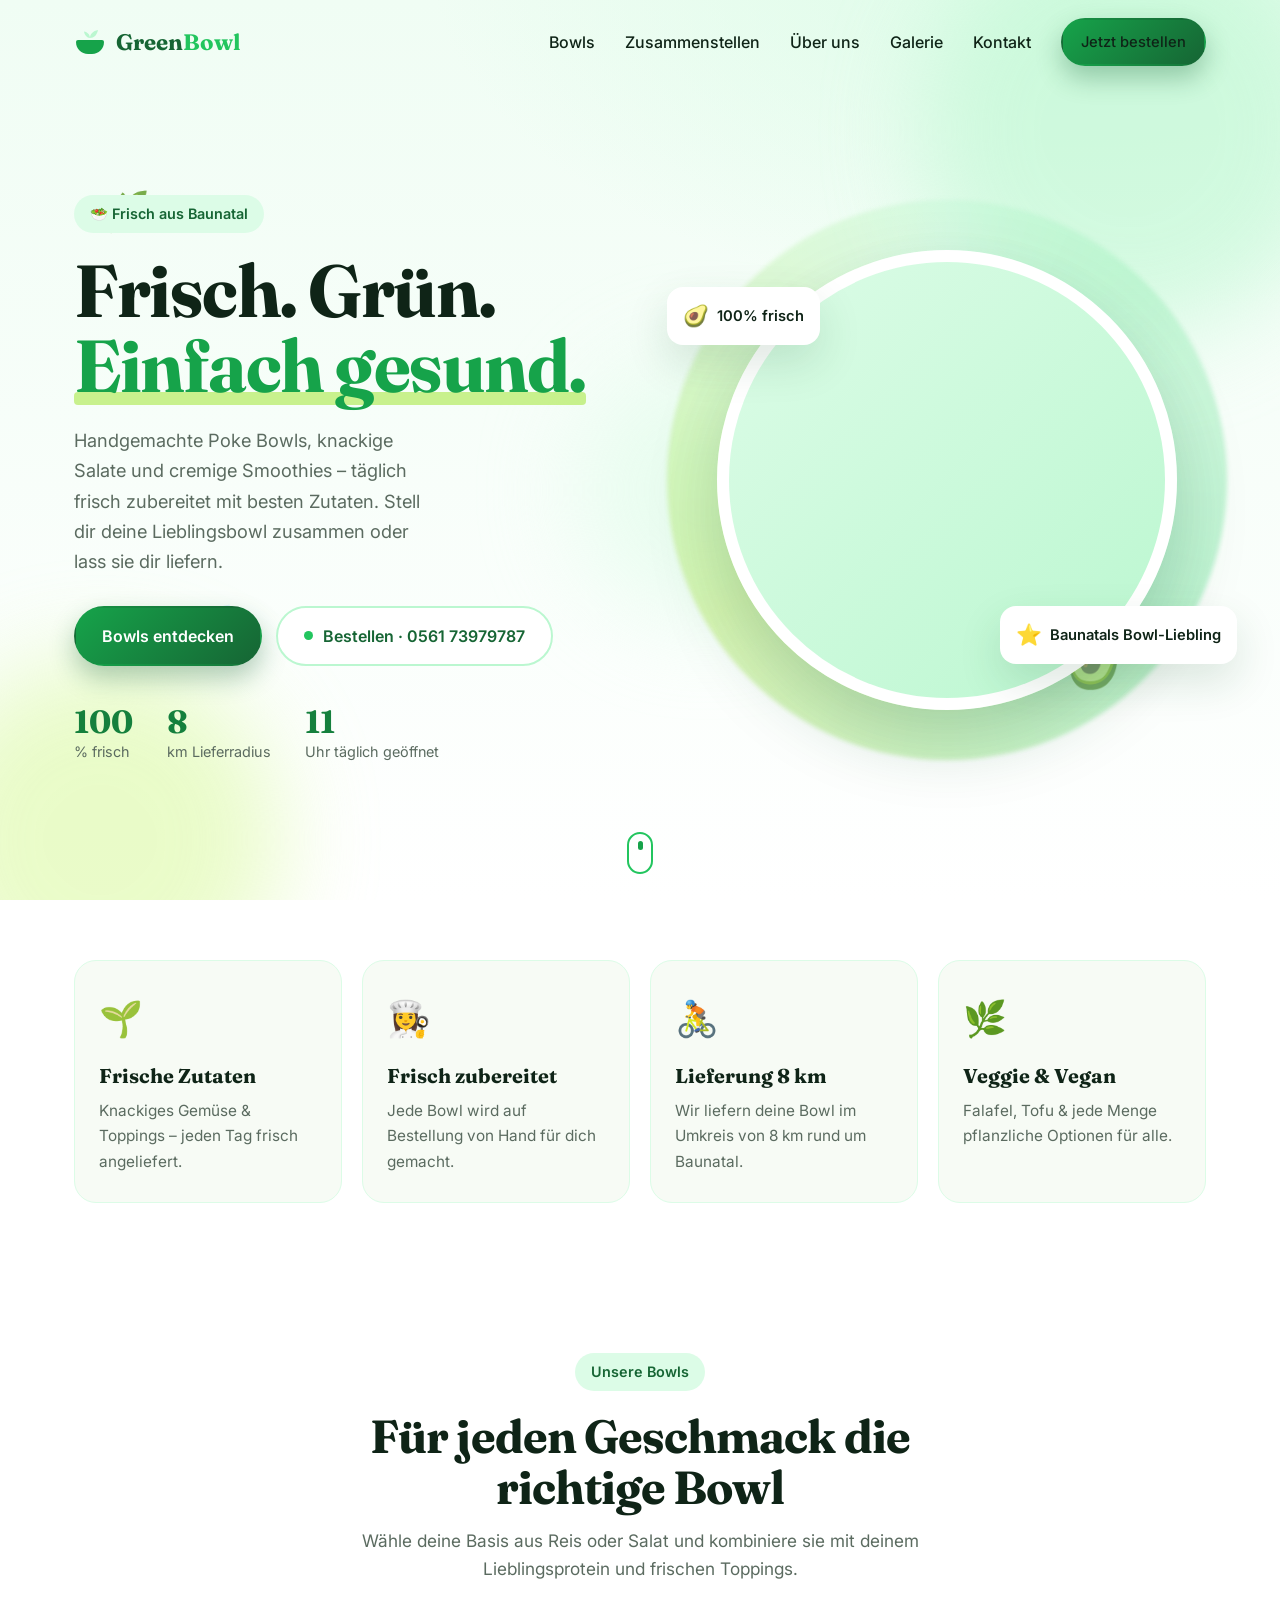
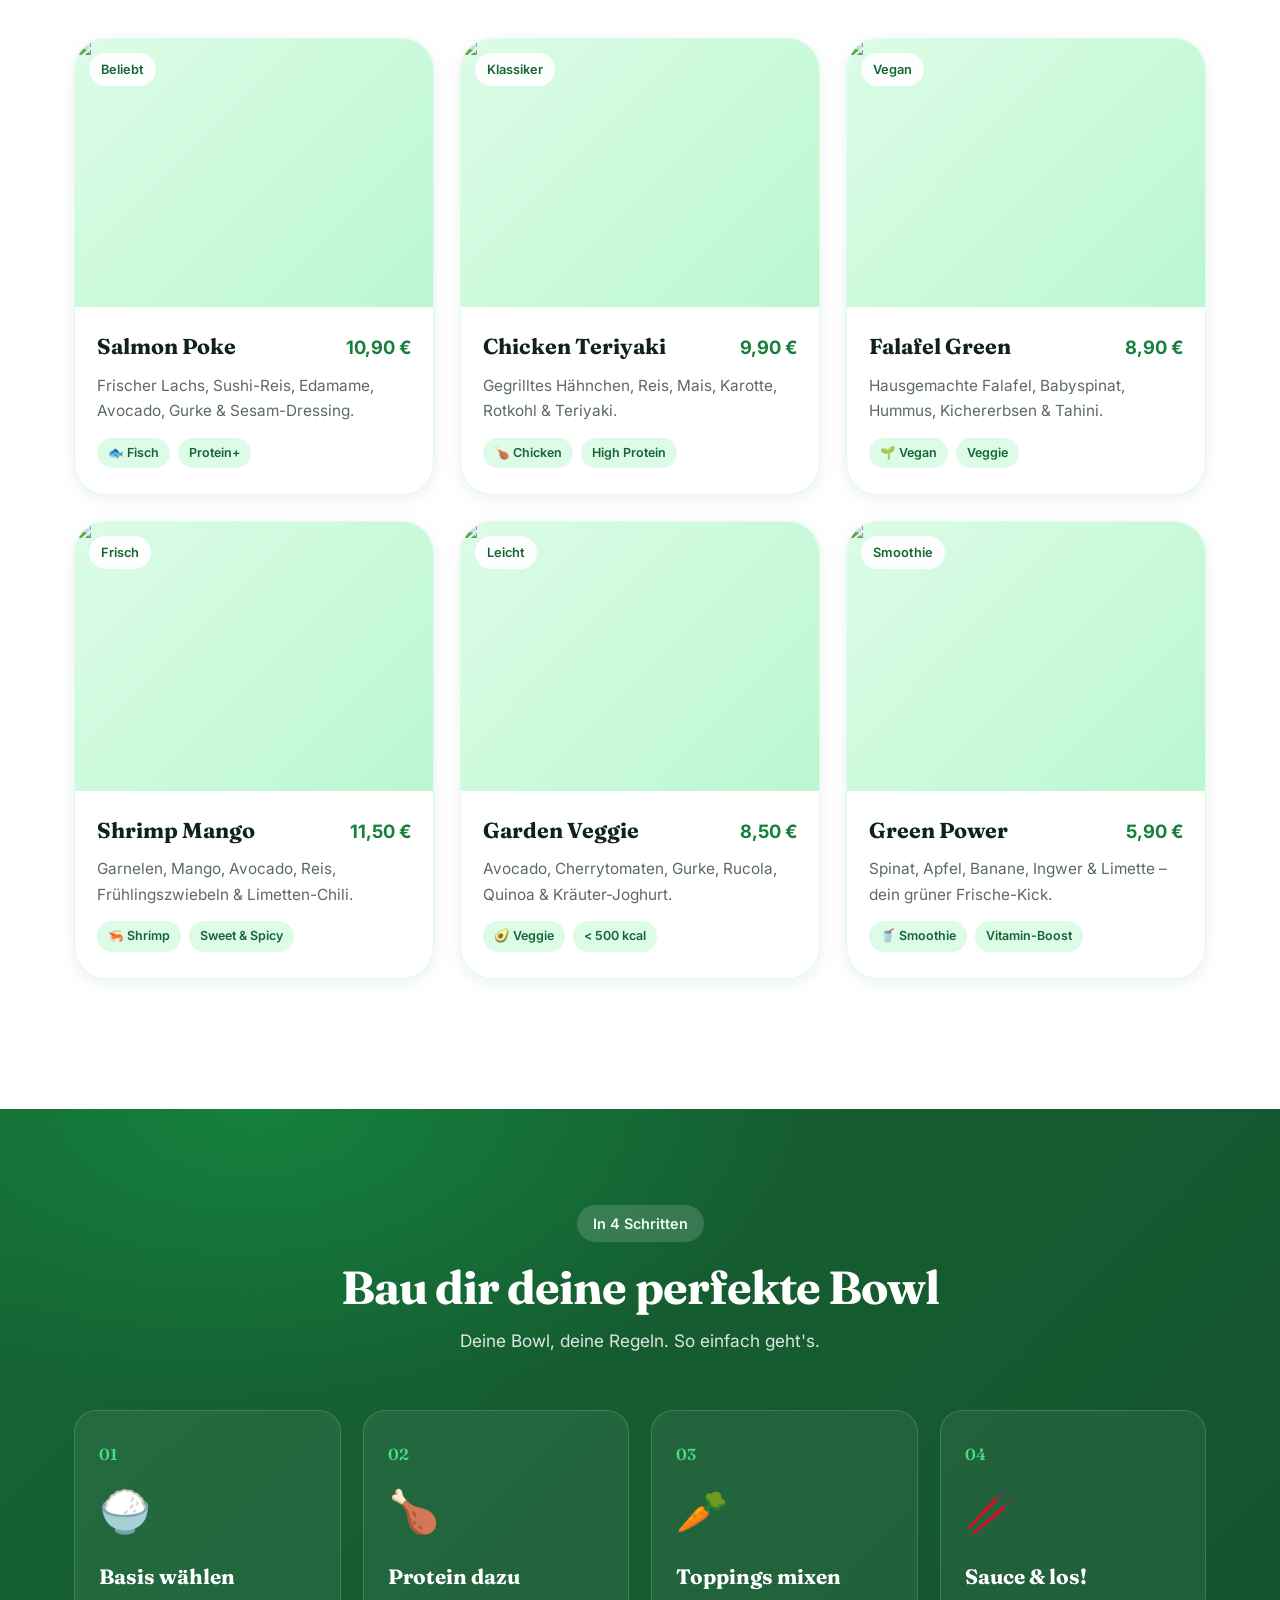
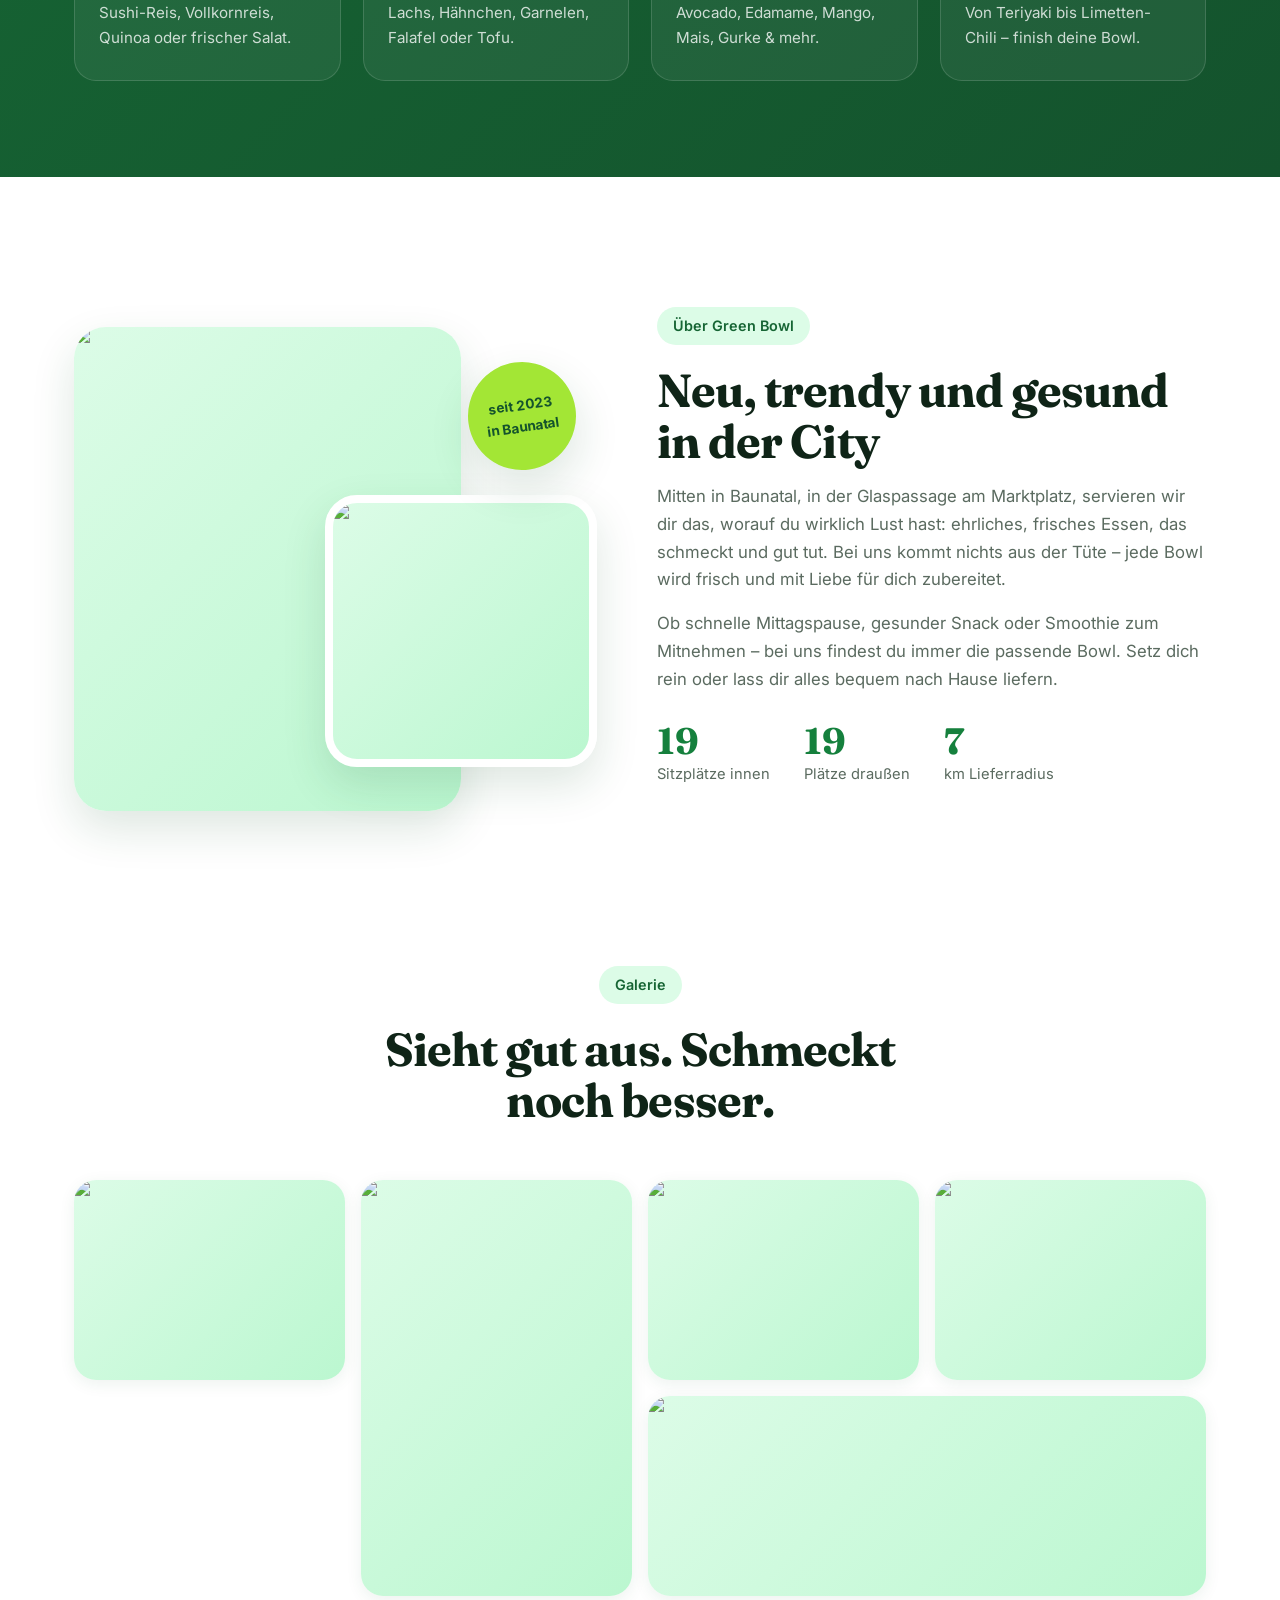
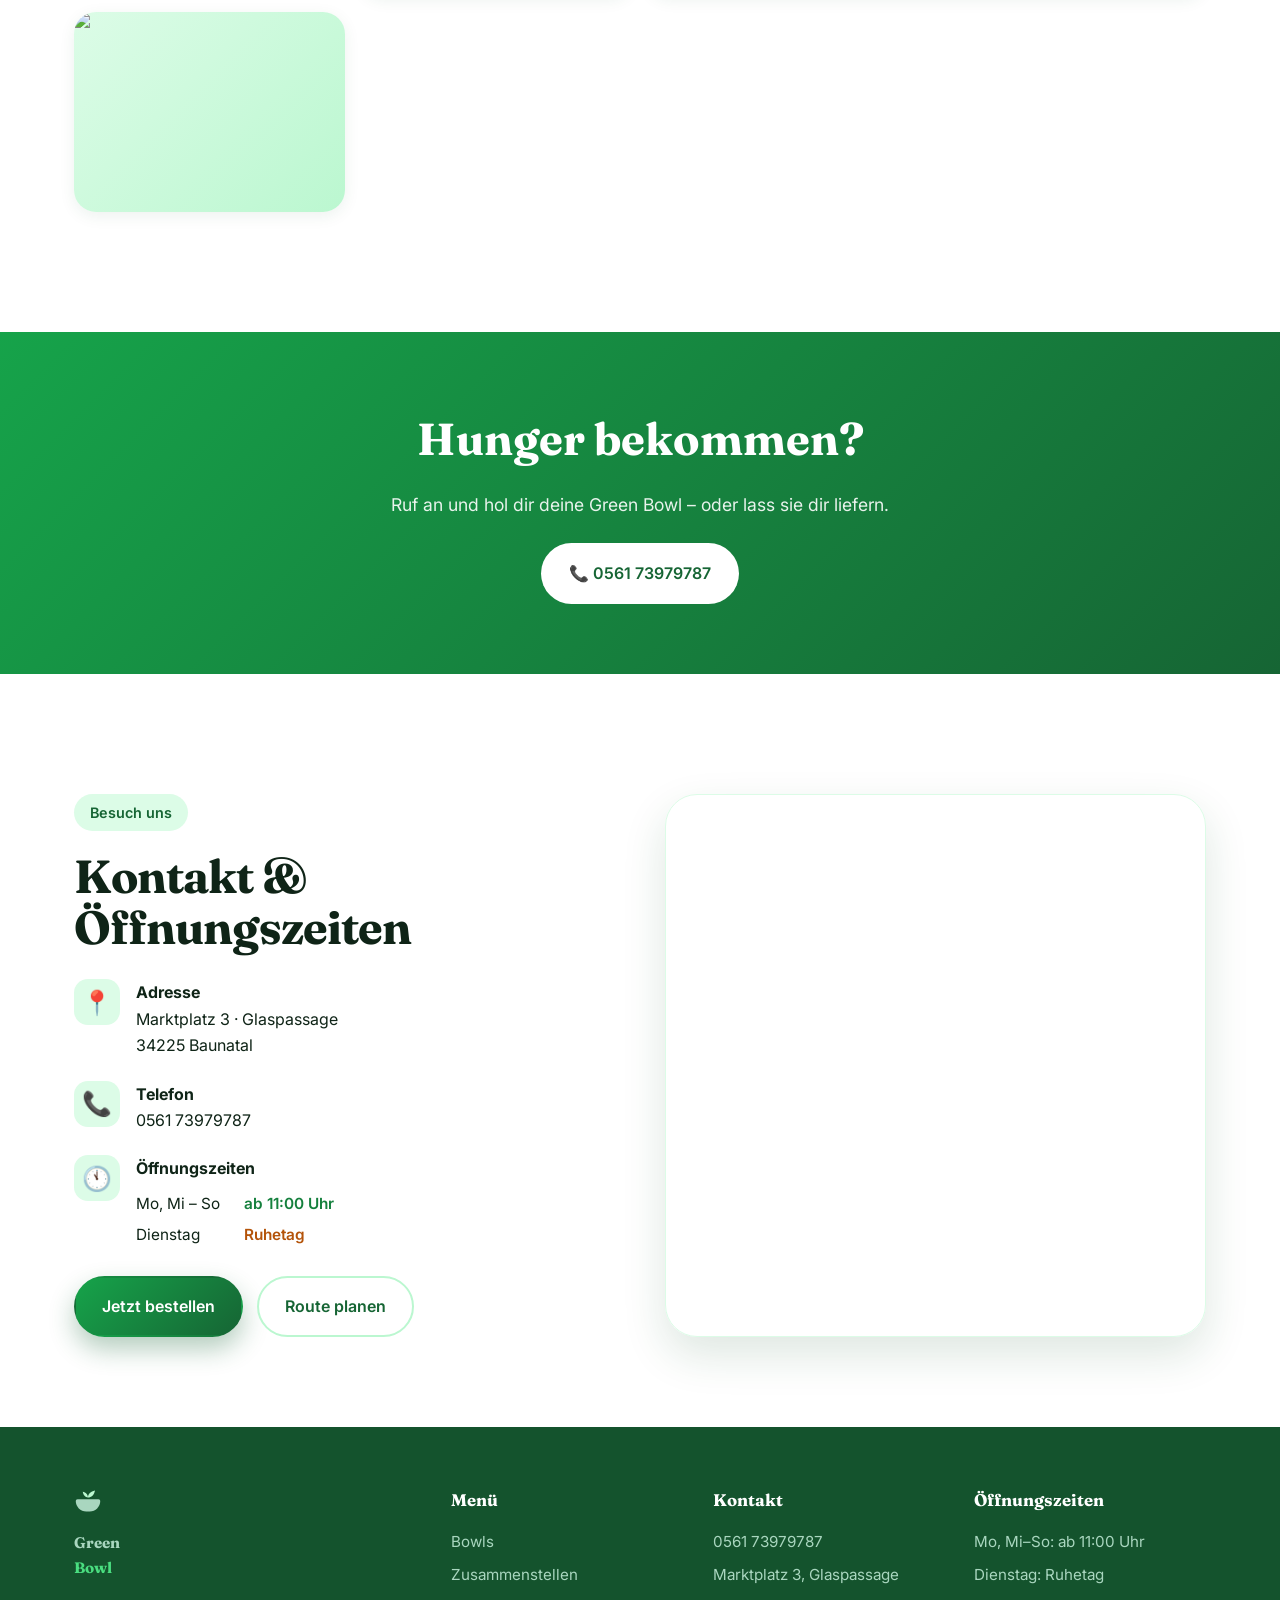
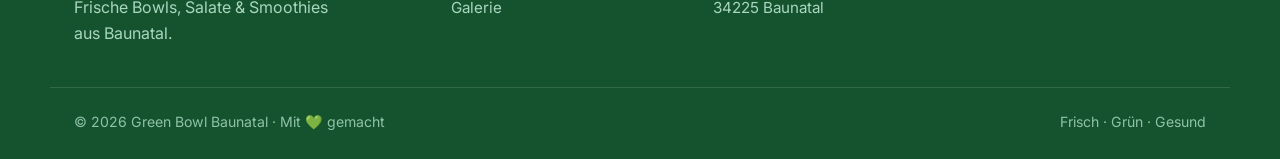
==== index.html @ 914527d8 "Add modern animated Green Bowl Baunatal website One-page site for the Green Bowl restaurant (Baunata" ====
<!DOCTYPE html>
<html lang="de">
<head>
  <meta charset="UTF-8" />
  <meta name="viewport" content="width=device-width, initial-scale=1.0" />
  <title>Green Bowl Baunatal · Frische Poke Bowls, Salate & Smoothies</title>
  <meta name="description" content="Green Bowl in Baunatal – frische, gesunde Poke Bowls, knackige Salate und cremige Smoothies. Täglich frisch zubereitet. Marktplatz 3, Glaspassage. Lieferung im Umkreis von 8 km." />
  <link rel="preconnect" href="https://fonts.googleapis.com" />
  <link rel="preconnect" href="https://fonts.gstatic.com" crossorigin />
  <link href="https://fonts.googleapis.com/css2?family=Fraunces:opsz,wght@9..144,400..700&family=Inter:wght@400;500;600;700&display=swap" rel="stylesheet" />
  <script>document.documentElement.classList.add("js");</script>
  <link rel="stylesheet" href="assets/css/styles.css" />
  <link rel="icon" href="data:image/svg+xml,%3Csvg xmlns='http://www.w3.org/2000/svg' viewBox='0 0 100 100'%3E%3Ctext y='.9em' font-size='90'%3E%F0%9F%A5%97%3C/text%3E%3C/svg%3E" />
</head>
<body>

  <!-- Progress bar -->
  <div class="scroll-progress" id="scrollProgress"></div>

  <!-- Navigation -->
  <header class="nav" id="nav">
    <div class="container nav__inner">
      <a href="#top" class="brand" aria-label="Green Bowl Startseite">
        <span class="brand__mark" aria-hidden="true">
          <svg viewBox="0 0 32 32" width="32" height="32" fill="none">
            <path d="M4 14h24a2 2 0 0 1 2 2c0 6.6-5.4 12-12 12H14C7.4 28 2 22.6 2 16a2 2 0 0 1 2-2Z" fill="currentColor"/>
            <path d="M16 12c0-4 3-7 8-8-1 5-4 8-8 8Zm0 0c0-3.3-2.5-6-6-6.5C10.5 9 13 12 16 12Z" fill="#bbf7d0"/>
          </svg>
        </span>
        <span class="brand__name">Green<span>Bowl</span></span>
      </a>

      <nav class="nav__links" id="navLinks">
        <a href="#bowls">Bowls</a>
        <a href="#build">Zusammenstellen</a>
        <a href="#about">Über uns</a>
        <a href="#gallery">Galerie</a>
        <a href="#contact">Kontakt</a>
        <a href="tel:056173979787" class="btn btn--primary btn--sm nav__cta">Jetzt bestellen</a>
      </nav>

      <button class="nav__toggle" id="navToggle" aria-label="Menü öffnen" aria-expanded="false">
        <span></span><span></span><span></span>
      </button>
    </div>
  </header>

  <main id="top">

    <!-- Hero -->
    <section class="hero" id="hero">
      <div class="hero__bg" aria-hidden="true">
        <span class="blob blob--1"></span>
        <span class="blob blob--2"></span>
        <span class="blob blob--3"></span>
        <span class="leaf leaf--1">🌿</span>
        <span class="leaf leaf--2">🥑</span>
        <span class="leaf leaf--3">🍃</span>
      </div>

      <div class="container hero__inner">
        <div class="hero__content">
          <span class="eyebrow reveal">🥗 Frisch aus Baunatal</span>
          <h1 class="hero__title reveal">
            Frisch. Grün.<br /><span class="hl">Einfach gesund.</span>
          </h1>
          <p class="hero__text reveal">
            Handgemachte Poke Bowls, knackige Salate und cremige Smoothies –
            täglich frisch zubereitet mit besten Zutaten. Stell dir deine
            Lieblingsbowl zusammen oder lass sie dir liefern.
          </p>
          <div class="hero__actions reveal">
            <a href="#bowls" class="btn btn--primary">Bowls entdecken</a>
            <a href="tel:056173979787" class="btn btn--ghost">
              <span class="btn__dot"></span> Bestellen · 0561 73979787
            </a>
          </div>
          <div class="hero__stats reveal">
            <div><strong data-count="100">0</strong><span>% frisch</span></div>
            <div><strong data-count="8">0</strong><span>km Lieferradius</span></div>
            <div><strong data-count="11">0</strong><span>Uhr täglich geöffnet</span></div>
          </div>
        </div>

        <div class="hero__media reveal">
          <div class="hero__ring" aria-hidden="true"></div>
          <img class="hero__bowl" data-parallax="0.06"
               src="https://images.unsplash.com/photo-1546069901-ba9599a7e63c?auto=format&fit=crop&w=760&q=80"
               alt="Frische Green Bowl mit Gemüse, Avocado und Protein" />
          <div class="hero__badge hero__badge--1" data-parallax="0.12">
            <span>🥑</span> 100% frisch
          </div>
          <div class="hero__badge hero__badge--2" data-parallax="0.1">
            <span>⭐</span> Baunatals Bowl-Liebling
          </div>
        </div>
      </div>

      <a href="#usps" class="hero__scroll" aria-label="Weiter scrollen">
        <span></span>
      </a>
    </section>

    <!-- USP strip -->
    <section class="usps" id="usps">
      <div class="container usps__grid">
        <article class="usp reveal">
          <div class="usp__icon">🌱</div>
          <h3>Frische Zutaten</h3>
          <p>Knackiges Gemüse & Toppings – jeden Tag frisch angeliefert.</p>
        </article>
        <article class="usp reveal">
          <div class="usp__icon">👩‍🍳</div>
          <h3>Frisch zubereitet</h3>
          <p>Jede Bowl wird auf Bestellung von Hand für dich gemacht.</p>
        </article>
        <article class="usp reveal">
          <div class="usp__icon">🚴</div>
          <h3>Lieferung 8 km</h3>
          <p>Wir liefern deine Bowl im Umkreis von 8 km rund um Baunatal.</p>
        </article>
        <article class="usp reveal">
          <div class="usp__icon">🌿</div>
          <h3>Veggie & Vegan</h3>
          <p>Falafel, Tofu & jede Menge pflanzliche Optionen für alle.</p>
        </article>
      </div>
    </section>

    <!-- Bowls / Menu -->
    <section class="section" id="bowls">
      <div class="container">
        <div class="section__head reveal">
          <span class="eyebrow">Unsere Bowls</span>
          <h2 class="section__title">Für jeden Geschmack die richtige Bowl</h2>
          <p class="section__sub">
            Wähle deine Basis aus Reis oder Salat und kombiniere sie mit
            deinem Lieblingsprotein und frischen Toppings.
          </p>
        </div>

        <div class="bowls__grid">
          <article class="card reveal">
            <div class="card__media">
              <img loading="lazy" src="https://images.unsplash.com/photo-1553621042-f6e147245754?auto=format&fit=crop&w=640&q=80" alt="Salmon Poke Bowl" />
              <span class="card__tag">Beliebt</span>
            </div>
            <div class="card__body">
              <div class="card__row">
                <h3>Salmon Poke</h3>
                <span class="price">10,90 €</span>
              </div>
              <p>Frischer Lachs, Sushi-Reis, Edamame, Avocado, Gurke & Sesam-Dressing.</p>
              <div class="chips"><span>🐟 Fisch</span><span>Protein+</span></div>
            </div>
          </article>

          <article class="card reveal">
            <div class="card__media">
              <img loading="lazy" src="https://images.unsplash.com/photo-1512621776951-a57141f2eefd?auto=format&fit=crop&w=640&q=80" alt="Chicken Bowl" />
              <span class="card__tag">Klassiker</span>
            </div>
            <div class="card__body">
              <div class="card__row">
                <h3>Chicken Teriyaki</h3>
                <span class="price">9,90 €</span>
              </div>
              <p>Gegrilltes Hähnchen, Reis, Mais, Karotte, Rotkohl & Teriyaki.</p>
              <div class="chips"><span>🍗 Chicken</span><span>High Protein</span></div>
            </div>
          </article>

          <article class="card reveal">
            <div class="card__media">
              <img loading="lazy" src="https://images.unsplash.com/photo-1512852939750-1305098529bf?auto=format&fit=crop&w=640&q=80" alt="Falafel Bowl" />
              <span class="card__tag">Vegan</span>
            </div>
            <div class="card__body">
              <div class="card__row">
                <h3>Falafel Green</h3>
                <span class="price">8,90 €</span>
              </div>
              <p>Hausgemachte Falafel, Babyspinat, Hummus, Kichererbsen & Tahini.</p>
              <div class="chips"><span>🌱 Vegan</span><span>Veggie</span></div>
            </div>
          </article>

          <article class="card reveal">
            <div class="card__media">
              <img loading="lazy" src="https://images.unsplash.com/photo-1467003909585-2f8a72700288?auto=format&fit=crop&w=640&q=80" alt="Shrimp Bowl" />
              <span class="card__tag">Frisch</span>
            </div>
            <div class="card__body">
              <div class="card__row">
                <h3>Shrimp Mango</h3>
                <span class="price">11,50 €</span>
              </div>
              <p>Garnelen, Mango, Avocado, Reis, Frühlingszwiebeln & Limetten-Chili.</p>
              <div class="chips"><span>🦐 Shrimp</span><span>Sweet &amp; Spicy</span></div>
            </div>
          </article>

          <article class="card reveal">
            <div class="card__media">
              <img loading="lazy" src="https://images.unsplash.com/photo-1490645935967-10de6ba17061?auto=format&fit=crop&w=640&q=80" alt="Veggie Bowl" />
              <span class="card__tag">Leicht</span>
            </div>
            <div class="card__body">
              <div class="card__row">
                <h3>Garden Veggie</h3>
                <span class="price">8,50 €</span>
              </div>
              <p>Avocado, Cherrytomaten, Gurke, Rucola, Quinoa & Kräuter-Joghurt.</p>
              <div class="chips"><span>🥑 Veggie</span><span>&lt; 500 kcal</span></div>
            </div>
          </article>

          <article class="card reveal">
            <div class="card__media">
              <img loading="lazy" src="https://images.unsplash.com/photo-1610970881699-44a5587cabec?auto=format&fit=crop&w=640&q=80" alt="Green Smoothie" />
              <span class="card__tag">Smoothie</span>
            </div>
            <div class="card__body">
              <div class="card__row">
                <h3>Green Power</h3>
                <span class="price">5,90 €</span>
              </div>
              <p>Spinat, Apfel, Banane, Ingwer & Limette – dein grüner Frische-Kick.</p>
              <div class="chips"><span>🥤 Smoothie</span><span>Vitamin-Boost</span></div>
            </div>
          </article>
        </div>
      </div>
    </section>

    <!-- Build your bowl -->
    <section class="build" id="build">
      <div class="container">
        <div class="section__head section__head--light reveal">
          <span class="eyebrow eyebrow--light">In 4 Schritten</span>
          <h2 class="section__title">Bau dir deine perfekte Bowl</h2>
          <p class="section__sub section__sub--light">
            Deine Bowl, deine Regeln. So einfach geht's.
          </p>
        </div>

        <div class="steps">
          <article class="step reveal">
            <span class="step__num">01</span>
            <div class="step__emoji">🍚</div>
            <h3>Basis wählen</h3>
            <p>Sushi-Reis, Vollkornreis, Quinoa oder frischer Salat.</p>
          </article>
          <article class="step reveal">
            <span class="step__num">02</span>
            <div class="step__emoji">🍗</div>
            <h3>Protein dazu</h3>
            <p>Lachs, Hähnchen, Garnelen, Falafel oder Tofu.</p>
          </article>
          <article class="step reveal">
            <span class="step__num">03</span>
            <div class="step__emoji">🥕</div>
            <h3>Toppings mixen</h3>
            <p>Avocado, Edamame, Mango, Mais, Gurke & mehr.</p>
          </article>
          <article class="step reveal">
            <span class="step__num">04</span>
            <div class="step__emoji">🥢</div>
            <h3>Sauce & los!</h3>
            <p>Von Teriyaki bis Limetten-Chili – finish deine Bowl.</p>
          </article>
        </div>
      </div>
    </section>

    <!-- About -->
    <section class="section about" id="about">
      <div class="container about__grid">
        <div class="about__media reveal">
          <img loading="lazy" class="about__img about__img--1"
               src="https://images.unsplash.com/photo-1540189549336-e6e99c3679fe?auto=format&fit=crop&w=560&q=80"
               alt="Frischer Salat" />
          <img loading="lazy" class="about__img about__img--2"
               src="https://images.unsplash.com/photo-1505576399279-565b52d4ac71?auto=format&fit=crop&w=420&q=80"
               alt="Zutaten Zubereitung" />
          <div class="about__sticker">seit 2023 in Baunatal</div>
        </div>

        <div class="about__content reveal">
          <span class="eyebrow">Über Green Bowl</span>
          <h2 class="section__title">Neu, trendy und gesund in der City</h2>
          <p>
            Mitten in Baunatal, in der Glaspassage am Marktplatz, servieren wir
            dir das, worauf du wirklich Lust hast: ehrliches, frisches Essen,
            das schmeckt und gut tut. Bei uns kommt nichts aus der Tüte – jede
            Bowl wird frisch und mit Liebe für dich zubereitet.
          </p>
          <p>
            Ob schnelle Mittagspause, gesunder Snack oder Smoothie zum Mitnehmen –
            bei uns findest du immer die passende Bowl. Setz dich rein oder lass
            dir alles bequem nach Hause liefern.
          </p>
          <div class="about__stats">
            <div><strong data-count="20">0</strong><span>Sitzplätze innen</span></div>
            <div><strong data-count="20">0</strong><span>Plätze draußen</span></div>
            <div><strong data-count="8">0</strong><span>km Lieferradius</span></div>
          </div>
        </div>
      </div>
    </section>

    <!-- Gallery -->
    <section class="section gallery" id="gallery">
      <div class="container">
        <div class="section__head reveal">
          <span class="eyebrow">Galerie</span>
          <h2 class="section__title">Sieht gut aus. Schmeckt noch besser.</h2>
        </div>
        <div class="gallery__grid">
          <figure class="gallery__item reveal"><img loading="lazy" src="https://images.unsplash.com/photo-1512621776951-a57141f2eefd?auto=format&fit=crop&w=500&q=80" alt="Bunte Bowl" /></figure>
          <figure class="gallery__item gallery__item--tall reveal"><img loading="lazy" src="https://images.unsplash.com/photo-1490645935967-10de6ba17061?auto=format&fit=crop&w=500&q=80" alt="Avocado Bowl" /></figure>
          <figure class="gallery__item reveal"><img loading="lazy" src="https://images.unsplash.com/photo-1505252585461-04db1eb84625?auto=format&fit=crop&w=500&q=80" alt="Smoothies" /></figure>
          <figure class="gallery__item reveal"><img loading="lazy" src="https://images.unsplash.com/photo-1546069901-ba9599a7e63c?auto=format&fit=crop&w=500&q=80" alt="Salat Bowl" /></figure>
          <figure class="gallery__item gallery__item--wide reveal"><img loading="lazy" src="https://images.unsplash.com/photo-1512852939750-1305098529bf?auto=format&fit=crop&w=760&q=80" alt="Buddha Bowl" /></figure>
          <figure class="gallery__item reveal"><img loading="lazy" src="https://images.unsplash.com/photo-1553621042-f6e147245754?auto=format&fit=crop&w=500&q=80" alt="Poke Bowl" /></figure>
        </div>
      </div>
    </section>

    <!-- CTA banner -->
    <section class="cta reveal">
      <div class="container cta__inner">
        <h2>Hunger bekommen?</h2>
        <p>Ruf an und hol dir deine Green Bowl – oder lass sie dir liefern.</p>
        <a href="tel:056173979787" class="btn btn--white">📞 0561 73979787</a>
      </div>
    </section>

    <!-- Contact / Location -->
    <section class="section contact" id="contact">
      <div class="container contact__grid">
        <div class="contact__info reveal">
          <span class="eyebrow">Besuch uns</span>
          <h2 class="section__title">Kontakt & Öffnungszeiten</h2>

          <ul class="contact__list">
            <li>
              <span class="contact__ic">📍</span>
              <div><strong>Adresse</strong><br />Marktplatz 3 · Glaspassage<br />34225 Baunatal</div>
            </li>
            <li>
              <span class="contact__ic">📞</span>
              <div><strong>Telefon</strong><br /><a href="tel:056173979787">0561 73979787</a></div>
            </li>
            <li>
              <span class="contact__ic">🕚</span>
              <div>
                <strong>Öffnungszeiten</strong>
                <table class="hours">
                  <tr><td>Mo, Mi – So</td><td>ab 11:00 Uhr</td></tr>
                  <tr class="hours__off"><td>Dienstag</td><td>Ruhetag</td></tr>
                </table>
              </div>
            </li>
          </ul>

          <div class="contact__actions">
            <a href="tel:056173979787" class="btn btn--primary">Jetzt bestellen</a>
            <a href="https://www.google.com/maps/search/?api=1&query=Green+Bowl+Marktplatz+3+34225+Baunatal" target="_blank" rel="noopener" class="btn btn--ghost">Route planen</a>
          </div>
        </div>

        <div class="contact__map reveal">
          <iframe
            title="Standort Green Bowl Baunatal"
            src="https://www.openstreetmap.org/export/embed.html?bbox=9.40%2C51.24%2C9.44%2C51.27&layer=mapnik&marker=51.2537%2C9.4192"
            loading="lazy" referrerpolicy="no-referrer-when-downgrade"></iframe>
        </div>
      </div>
    </section>
  </main>

  <!-- Footer -->
  <footer class="footer">
    <div class="container footer__grid">
      <div>
        <a href="#top" class="brand brand--light">
          <span class="brand__mark" aria-hidden="true">
            <svg viewBox="0 0 32 32" width="28" height="28" fill="none">
              <path d="M4 14h24a2 2 0 0 1 2 2c0 6.6-5.4 12-12 12H14C7.4 28 2 22.6 2 16a2 2 0 0 1 2-2Z" fill="currentColor"/>
              <path d="M16 12c0-4 3-7 8-8-1 5-4 8-8 8Zm0 0c0-3.3-2.5-6-6-6.5C10.5 9 13 12 16 12Z" fill="#bbf7d0"/>
            </svg>
          </span>
          <span class="brand__name">Green<span>Bowl</span></span>
        </a>
        <p class="footer__tag">Frische Bowls, Salate & Smoothies aus Baunatal.</p>
      </div>
      <div>
        <h4>Menü</h4>
        <a href="#bowls">Bowls</a>
        <a href="#build">Zusammenstellen</a>
        <a href="#gallery">Galerie</a>
      </div>
      <div>
        <h4>Kontakt</h4>
        <a href="tel:056173979787">0561 73979787</a>
        <span>Marktplatz 3, Glaspassage</span>
        <span>34225 Baunatal</span>
      </div>
      <div>
        <h4>Öffnungszeiten</h4>
        <span>Mo, Mi–So: ab 11:00 Uhr</span>
        <span>Dienstag: Ruhetag</span>
      </div>
    </div>
    <div class="container footer__bottom">
      <span>© <span id="year"></span> Green Bowl Baunatal · Mit 💚 gemacht</span>
      <span>Frisch · Grün · Gesund</span>
    </div>
  </footer>

  <script src="assets/js/main.js"></script>
</body>
</html>
---- assets/css/styles.css ----
/* ==========================================================================
   Green Bowl Baunatal — Styles
   Palette: white + green (Organic Biophilic)
   ========================================================================== */

:root {
  --green-900: #14532d;
  --green-800: #166534;
  --green-700: #15803d;
  --green-600: #16a34a;
  --green-500: #22c55e;
  --green-400: #4ade80;
  --green-200: #bbf7d0;
  --green-100: #dcfce7;
  --green-50:  #f0fdf4;

  --lime: #a3e635;
  --ink: #0f2417;
  --muted: #5b6b60;
  --white: #ffffff;
  --cream: #f7fbf5;

  --radius: 22px;
  --radius-lg: 32px;
  --shadow-sm: 0 4px 16px rgba(20, 83, 45, .08);
  --shadow: 0 18px 44px rgba(20, 83, 45, .14);
  --shadow-lg: 0 30px 70px rgba(20, 83, 45, .22);

  --font-head: "Fraunces", Georgia, serif;
  --font-body: "Inter", system-ui, -apple-system, sans-serif;

  --container: 1180px;
  --ease: cubic-bezier(.22, 1, .36, 1);
}

* { box-sizing: border-box; margin: 0; padding: 0; }

html { scroll-behavior: smooth; }

body {
  font-family: var(--font-body);
  color: var(--ink);
  background: var(--white);
  line-height: 1.65;
  overflow-x: hidden;
  -webkit-font-smoothing: antialiased;
}

img { display: block; max-width: 100%; }
a { color: inherit; text-decoration: none; }

/* Graceful placeholder: if a photo is slow or unavailable, a soft green
   gradient shows instead of a broken-image icon / alt text overflow. */
.card__media, .hero__bowl, .about__img, .gallery__item {
  background: linear-gradient(135deg, var(--green-100), var(--green-200));
}
.card__media img, .hero__bowl, .about__img, .gallery__item img {
  color: transparent;
  font-size: 0;
}

.container {
  width: 100%;
  max-width: var(--container);
  margin-inline: auto;
  padding-inline: 24px;
}

/* ---------- Buttons ---------- */
.btn {
  --pad: 15px 26px;
  display: inline-flex;
  align-items: center;
  gap: 10px;
  padding: var(--pad);
  border-radius: 999px;
  font-weight: 600;
  font-size: 1rem;
  cursor: pointer;
  border: 2px solid transparent;
  transition: transform .3s var(--ease), box-shadow .3s var(--ease), background .3s;
  white-space: nowrap;
}
.btn--sm { --pad: 10px 18px; font-size: .92rem; }
.btn--primary {
  background: linear-gradient(135deg, var(--green-600), var(--green-800));
  color: #fff;
  box-shadow: 0 12px 26px rgba(22, 101, 52, .32);
}
.btn--primary:hover { transform: translateY(-3px); box-shadow: 0 18px 34px rgba(22, 101, 52, .42); }
.btn--ghost { background: var(--white); color: var(--green-800); border-color: var(--green-200); }
.btn--ghost:hover { transform: translateY(-3px); border-color: var(--green-500); box-shadow: var(--shadow-sm); }
.btn--white { background: #fff; color: var(--green-800); }
.btn--white:hover { transform: translateY(-3px); box-shadow: 0 18px 40px rgba(0,0,0,.18); }
.btn__dot { width: 9px; height: 9px; border-radius: 50%; background: var(--green-500); box-shadow: 0 0 0 0 rgba(34,197,94,.6); animation: pulse 2s infinite; }
@keyframes pulse { 0% { box-shadow: 0 0 0 0 rgba(34,197,94,.6);} 70% { box-shadow: 0 0 0 12px rgba(34,197,94,0);} 100% { box-shadow: 0 0 0 0 rgba(34,197,94,0);} }

/* ---------- Scroll progress ---------- */
.scroll-progress {
  position: fixed; inset: 0 auto auto 0;
  height: 4px; width: 0%;
  background: linear-gradient(90deg, var(--green-400), var(--green-700));
  z-index: 1000; transition: width .1s linear;
}

/* ---------- Nav ---------- */
.nav {
  position: fixed; inset: 0 0 auto 0;
  z-index: 900;
  padding: 18px 0;
  transition: padding .35s var(--ease), background .35s, box-shadow .35s;
}
.nav.is-stuck {
  background: rgba(255,255,255,.85);
  backdrop-filter: blur(14px);
  box-shadow: 0 6px 24px rgba(20,83,45,.08);
  padding: 10px 0;
}
.nav__inner { display: flex; align-items: center; justify-content: space-between; }

.brand { display: inline-flex; align-items: center; gap: 10px; font-family: var(--font-head); font-weight: 700; font-size: 1.4rem; color: var(--green-800); }
.brand__mark { color: var(--green-600); display: inline-flex; }
.brand__name span { color: var(--green-500); }
.brand--light { color: #fff; }
.brand--light .brand__name span { color: var(--green-400); }

.nav__links { display: flex; align-items: center; gap: 30px; }
.nav__links a { font-weight: 500; color: var(--ink); position: relative; transition: color .25s; }
.nav__links a:not(.btn)::after {
  content: ""; position: absolute; left: 0; bottom: -6px;
  width: 0; height: 2px; background: var(--green-500); transition: width .3s var(--ease);
}
.nav__links a:not(.btn):hover { color: var(--green-700); }
.nav__links a:not(.btn):hover::after { width: 100%; }

.nav__toggle { display: none; flex-direction: column; gap: 5px; background: none; border: 0; cursor: pointer; padding: 8px; }
.nav__toggle span { width: 26px; height: 3px; background: var(--green-800); border-radius: 3px; transition: .3s var(--ease); }
.nav__toggle.is-open span:nth-child(1) { transform: translateY(8px) rotate(45deg); }
.nav__toggle.is-open span:nth-child(2) { opacity: 0; }
.nav__toggle.is-open span:nth-child(3) { transform: translateY(-8px) rotate(-45deg); }

/* ---------- Hero ---------- */
.hero {
  position: relative;
  min-height: 100vh;
  display: flex;
  align-items: center;
  padding: 130px 0 70px;
  background:
    radial-gradient(1100px 600px at 85% -5%, var(--green-100), transparent 60%),
    linear-gradient(180deg, var(--green-50), var(--white));
  overflow: hidden;
}
.hero__bg { position: absolute; inset: 0; pointer-events: none; }
.blob { position: absolute; border-radius: 50%; filter: blur(48px); opacity: .55; animation: float 14s ease-in-out infinite; }
.blob--1 { width: 420px; height: 420px; background: var(--green-200); top: -80px; right: -60px; }
.blob--2 { width: 360px; height: 360px; background: #d9f99d; bottom: -120px; left: -80px; animation-delay: -4s; }
.blob--3 { width: 260px; height: 260px; background: var(--green-100); top: 40%; left: 45%; animation-delay: -8s; }
.leaf { position: absolute; font-size: 2.4rem; opacity: .8; animation: float 9s ease-in-out infinite; }
.leaf--1 { top: 20%; left: 8%; }
.leaf--2 { bottom: 22%; right: 12%; animation-delay: -3s; font-size: 3rem; }
.leaf--3 { top: 66%; left: 16%; animation-delay: -6s; }
@keyframes float { 0%,100% { transform: translateY(0) rotate(0); } 50% { transform: translateY(-26px) rotate(6deg); } }

.hero__inner { display: grid; grid-template-columns: 1.05fr .95fr; gap: 40px; align-items: center; position: relative; z-index: 2; }

.eyebrow {
  display: inline-block; font-weight: 600; font-size: .9rem;
  color: var(--green-800); background: var(--green-100);
  padding: 7px 16px; border-radius: 999px; margin-bottom: 20px;
}
.eyebrow--light { background: rgba(255,255,255,.15); color: #eafff1; }

.hero__title { font-family: var(--font-head); font-weight: 700; font-size: clamp(2.6rem, 6vw, 4.6rem); line-height: 1.02; letter-spacing: -.02em; }
.hero__title .hl { color: var(--green-600); position: relative; }
.hero__title .hl::after {
  content: ""; position: absolute; left: 0; bottom: .08em; width: 100%; height: .18em;
  background: var(--lime); opacity: .55; border-radius: 4px; z-index: -1;
  transform: scaleX(0); transform-origin: left; animation: underline 1s var(--ease) .5s forwards;
}
@keyframes underline { to { transform: scaleX(1); } }

.hero__text { margin: 22px 0 30px; font-size: 1.14rem; color: var(--muted); max-width: 33ch; }
.hero__actions { display: flex; flex-wrap: wrap; gap: 14px; margin-bottom: 40px; }
.hero__stats { display: flex; gap: 34px; flex-wrap: wrap; }
.hero__stats strong { font-family: var(--font-head); font-size: 2rem; color: var(--green-700); display: block; line-height: 1; }
.hero__stats span { font-size: .9rem; color: var(--muted); }

.hero__media { position: relative; display: grid; place-items: center; }
.hero__ring {
  position: absolute; width: 108%; aspect-ratio: 1; border-radius: 50%;
  background: conic-gradient(from 0deg, var(--green-200), var(--green-400), var(--lime), var(--green-200));
  filter: blur(2px); opacity: .35; animation: spin 18s linear infinite;
}
@keyframes spin { to { transform: rotate(360deg); } }
.hero__bowl {
  width: min(460px, 82vw); aspect-ratio: 1; object-fit: cover;
  border-radius: 50%; border: 12px solid #fff;
  box-shadow: var(--shadow-lg); position: relative; z-index: 2;
  animation: bob 6s ease-in-out infinite;
}
@keyframes bob { 0%,100% { transform: translateY(0);} 50% { transform: translateY(-14px);} }
.hero__badge {
  position: absolute; z-index: 3;
  background: #fff; border-radius: 16px; padding: 12px 16px;
  font-weight: 600; font-size: .92rem; box-shadow: var(--shadow);
  display: flex; align-items: center; gap: 8px;
}
.hero__badge span { font-size: 1.3rem; }
.hero__badge--1 { top: 8%; left: -4%; animation: bob 5s ease-in-out infinite; }
.hero__badge--2 { bottom: 10%; right: -6%; animation: bob 7s ease-in-out infinite .5s; }

.hero__scroll {
  position: absolute; bottom: 26px; left: 50%; transform: translateX(-50%);
  width: 26px; height: 42px; border: 2px solid var(--green-500); border-radius: 20px;
  display: grid; place-items: start center; padding-top: 7px; z-index: 3;
}
.hero__scroll span { width: 5px; height: 9px; background: var(--green-600); border-radius: 3px; animation: scroll 1.6s infinite; }
@keyframes scroll { 0% { opacity: 0; transform: translateY(0);} 40% { opacity: 1;} 80%,100% { opacity: 0; transform: translateY(12px);} }

/* ---------- USPs ---------- */
.usps { padding: 60px 0; }
.usps__grid { display: grid; grid-template-columns: repeat(4, 1fr); gap: 20px; }
.usp {
  background: var(--cream); border: 1px solid var(--green-100);
  border-radius: var(--radius); padding: 28px 24px; text-align: left;
  transition: transform .35s var(--ease), box-shadow .35s, border-color .35s;
}
.usp:hover { transform: translateY(-8px); box-shadow: var(--shadow); border-color: var(--green-200); }
.usp__icon { font-size: 2.2rem; margin-bottom: 12px; }
.usp h3 { font-family: var(--font-head); font-size: 1.25rem; margin-bottom: 6px; }
.usp p { color: var(--muted); font-size: .96rem; }

/* ---------- Section shell ---------- */
.section { padding: 90px 0; }
.section__head { max-width: 620px; margin: 0 auto 54px; text-align: center; }
.section__head--light { color: #fff; }
.section__title { font-family: var(--font-head); font-weight: 700; font-size: clamp(1.9rem, 4vw, 2.9rem); line-height: 1.1; letter-spacing: -.02em; }
.section__sub { margin-top: 14px; color: var(--muted); font-size: 1.08rem; }
.section__sub--light { color: rgba(255,255,255,.85); }

/* ---------- Bowls ---------- */
.bowls__grid { display: grid; grid-template-columns: repeat(3, 1fr); gap: 26px; }
.card {
  background: #fff; border-radius: var(--radius-lg); overflow: hidden;
  border: 1px solid var(--green-100); box-shadow: var(--shadow-sm);
  transition: transform .4s var(--ease), box-shadow .4s;
}
.card:hover { transform: translateY(-10px); box-shadow: var(--shadow-lg); }
.card__media { position: relative; aspect-ratio: 4/3; overflow: hidden; }
.card__media img { width: 100%; height: 100%; object-fit: cover; transition: transform .6s var(--ease); }
.card:hover .card__media img { transform: scale(1.08); }
.card__tag {
  position: absolute; top: 14px; left: 14px;
  background: rgba(255,255,255,.92); color: var(--green-800);
  font-weight: 600; font-size: .8rem; padding: 6px 12px; border-radius: 999px;
  backdrop-filter: blur(4px);
}
.card__body { padding: 22px 22px 26px; }
.card__row { display: flex; align-items: baseline; justify-content: space-between; gap: 12px; }
.card__row h3 { font-family: var(--font-head); font-size: 1.35rem; }
.price { font-weight: 700; color: var(--green-700); font-size: 1.15rem; white-space: nowrap; }
.card__body p { color: var(--muted); font-size: .96rem; margin: 8px 0 14px; }
.chips { display: flex; flex-wrap: wrap; gap: 8px; }
.chips span { font-size: .78rem; font-weight: 600; color: var(--green-800); background: var(--green-100); padding: 5px 11px; border-radius: 999px; }

/* ---------- Build ---------- */
.build {
  padding: 96px 0; margin: 40px 0;
  background: radial-gradient(900px 500px at 20% 0%, var(--green-700), transparent 60%), linear-gradient(135deg, var(--green-800), var(--green-900));
  position: relative; overflow: hidden;
}
.steps { display: grid; grid-template-columns: repeat(4, 1fr); gap: 22px; }
.step {
  background: rgba(255,255,255,.06); border: 1px solid rgba(255,255,255,.14);
  border-radius: var(--radius); padding: 30px 24px; color: #fff; position: relative;
  transition: transform .35s var(--ease), background .35s;
}
.step:hover { transform: translateY(-8px); background: rgba(255,255,255,.12); }
.step__num { font-family: var(--font-head); font-size: 1rem; color: var(--green-400); font-weight: 600; }
.step__emoji { font-size: 2.6rem; margin: 10px 0 14px; }
.step h3 { font-family: var(--font-head); font-size: 1.3rem; margin-bottom: 6px; }
.step p { color: rgba(255,255,255,.78); font-size: .95rem; }

/* ---------- About ---------- */
.about__grid { display: grid; grid-template-columns: 1fr 1.05fr; gap: 60px; align-items: center; }
.about__media { position: relative; min-height: 440px; }
.about__img { position: absolute; border-radius: var(--radius-lg); object-fit: cover; box-shadow: var(--shadow); }
.about__img--1 { width: 74%; aspect-ratio: 4/5; top: 0; left: 0; z-index: 1; }
.about__img--2 { width: 52%; aspect-ratio: 1; bottom: 0; right: 0; z-index: 2; border: 8px solid #fff; }
.about__sticker {
  position: absolute; z-index: 3; top: 8%; right: 4%;
  background: var(--lime); color: var(--green-900); font-weight: 700; font-size: .85rem;
  padding: 12px 16px; border-radius: 50%; aspect-ratio: 1; display: grid; place-items: center; text-align: center;
  width: 108px; box-shadow: var(--shadow); animation: bob 5s ease-in-out infinite; transform: rotate(-8deg);
}
.about__content p { color: var(--muted); margin-top: 16px; font-size: 1.05rem; }
.about__stats { display: flex; gap: 34px; margin-top: 30px; flex-wrap: wrap; }
.about__stats strong { font-family: var(--font-head); font-size: 2.3rem; color: var(--green-700); display: block; line-height: 1; }
.about__stats span { color: var(--muted); font-size: .92rem; }

/* ---------- Gallery ---------- */
.gallery__grid { display: grid; grid-template-columns: repeat(4, 1fr); grid-auto-rows: 200px; gap: 16px; }
.gallery__item { overflow: hidden; border-radius: var(--radius); box-shadow: var(--shadow-sm); }
.gallery__item img { width: 100%; height: 100%; object-fit: cover; transition: transform .7s var(--ease); }
.gallery__item:hover img { transform: scale(1.1); }
.gallery__item--tall { grid-row: span 2; }
.gallery__item--wide { grid-column: span 2; }

/* ---------- CTA ---------- */
.cta { padding: 70px 0; background: linear-gradient(135deg, var(--green-600), var(--green-800)); text-align: center; margin: 30px 0; }
.cta__inner { display: grid; gap: 14px; place-items: center; }
.cta h2 { font-family: var(--font-head); font-size: clamp(1.8rem, 4vw, 2.8rem); color: #fff; }
.cta p { color: rgba(255,255,255,.9); font-size: 1.1rem; }
.cta .btn { margin-top: 10px; }

/* ---------- Contact ---------- */
.contact__grid { display: grid; grid-template-columns: 1fr 1fr; gap: 50px; align-items: stretch; }
.contact__list { list-style: none; margin: 26px 0; display: grid; gap: 22px; }
.contact__list li { display: flex; gap: 16px; align-items: flex-start; }
.contact__ic { font-size: 1.5rem; background: var(--green-100); width: 46px; height: 46px; border-radius: 14px; display: grid; place-items: center; flex: none; }
.contact__list a:hover { color: var(--green-700); }
.hours { border-collapse: collapse; margin-top: 6px; font-size: .96rem; }
.hours td { padding: 3px 0; }
.hours td:last-child { padding-left: 24px; color: var(--green-700); font-weight: 600; }
.hours__off td:last-child { color: #b45309; }
.contact__actions { display: flex; gap: 14px; flex-wrap: wrap; margin-top: 8px; }
.contact__map { border-radius: var(--radius-lg); overflow: hidden; box-shadow: var(--shadow); min-height: 380px; border: 1px solid var(--green-100); }
.contact__map iframe { width: 100%; height: 100%; min-height: 380px; border: 0; }

/* ---------- Footer ---------- */
.footer { background: var(--green-900); color: #d6efe0; padding: 60px 0 26px; }
.footer__grid { display: grid; grid-template-columns: 1.5fr 1fr 1fr 1fr; gap: 30px; }
.footer h4 { color: #fff; font-family: var(--font-head); margin-bottom: 14px; font-size: 1.05rem; }
.footer__grid a, .footer__grid span { display: block; color: #a9d6bf; margin-bottom: 8px; font-size: .95rem; }
.footer__grid a:hover { color: var(--green-400); }
.footer__tag { margin-top: 14px; color: #a9d6bf; max-width: 28ch; }
.footer__bottom { display: flex; justify-content: space-between; flex-wrap: wrap; gap: 8px; border-top: 1px solid rgba(255,255,255,.12); margin-top: 40px; padding-top: 22px; font-size: .88rem; color: #8fc2a8; }

/* ---------- Reveal animation ---------- */
/* Only hide when JS is active (html.js); without JS everything stays visible. */
.js .reveal { opacity: 0; transform: translateY(34px); transition: opacity .7s var(--ease), transform .7s var(--ease); }
.js .reveal.is-visible { opacity: 1; transform: none; }

/* ---------- Responsive ---------- */
@media (max-width: 980px) {
  .hero__inner { grid-template-columns: 1fr; text-align: center; }
  .hero__content { order: 2; }
  .hero__media { order: 1; }
  .hero__text, .hero__stats { margin-inline: auto; }
  .hero__actions { justify-content: center; }
  .usps__grid { grid-template-columns: repeat(2, 1fr); }
  .bowls__grid { grid-template-columns: repeat(2, 1fr); }
  .steps { grid-template-columns: repeat(2, 1fr); }
  .about__grid, .contact__grid { grid-template-columns: 1fr; }
  .about__media { min-height: 400px; max-width: 460px; margin-inline: auto; }
  .footer__grid { grid-template-columns: 1fr 1fr; }
}

@media (max-width: 640px) {
  .nav__links {
    position: fixed; inset: 0 0 0 auto; width: min(80%, 320px);
    flex-direction: column; align-items: flex-start; justify-content: center;
    gap: 26px; padding: 40px; background: #fff; box-shadow: -10px 0 40px rgba(0,0,0,.12);
    transform: translateX(100%); transition: transform .4s var(--ease);
  }
  .nav__links.is-open { transform: translateX(0); }
  .nav__toggle { display: flex; z-index: 950; }
  .usps__grid, .bowls__grid, .steps, .gallery__grid { grid-template-columns: 1fr; }
  .gallery__grid { grid-auto-rows: 220px; }
  .gallery__item--tall, .gallery__item--wide { grid-row: auto; grid-column: auto; }
  .footer__grid { grid-template-columns: 1fr; }
  .hero__badge--1 { left: 0; }
  .hero__badge--2 { right: 0; }
}

@media (prefers-reduced-motion: reduce) {
  *, *::before, *::after { animation: none !important; transition: none !important; }
  .reveal { opacity: 1; transform: none; }
}
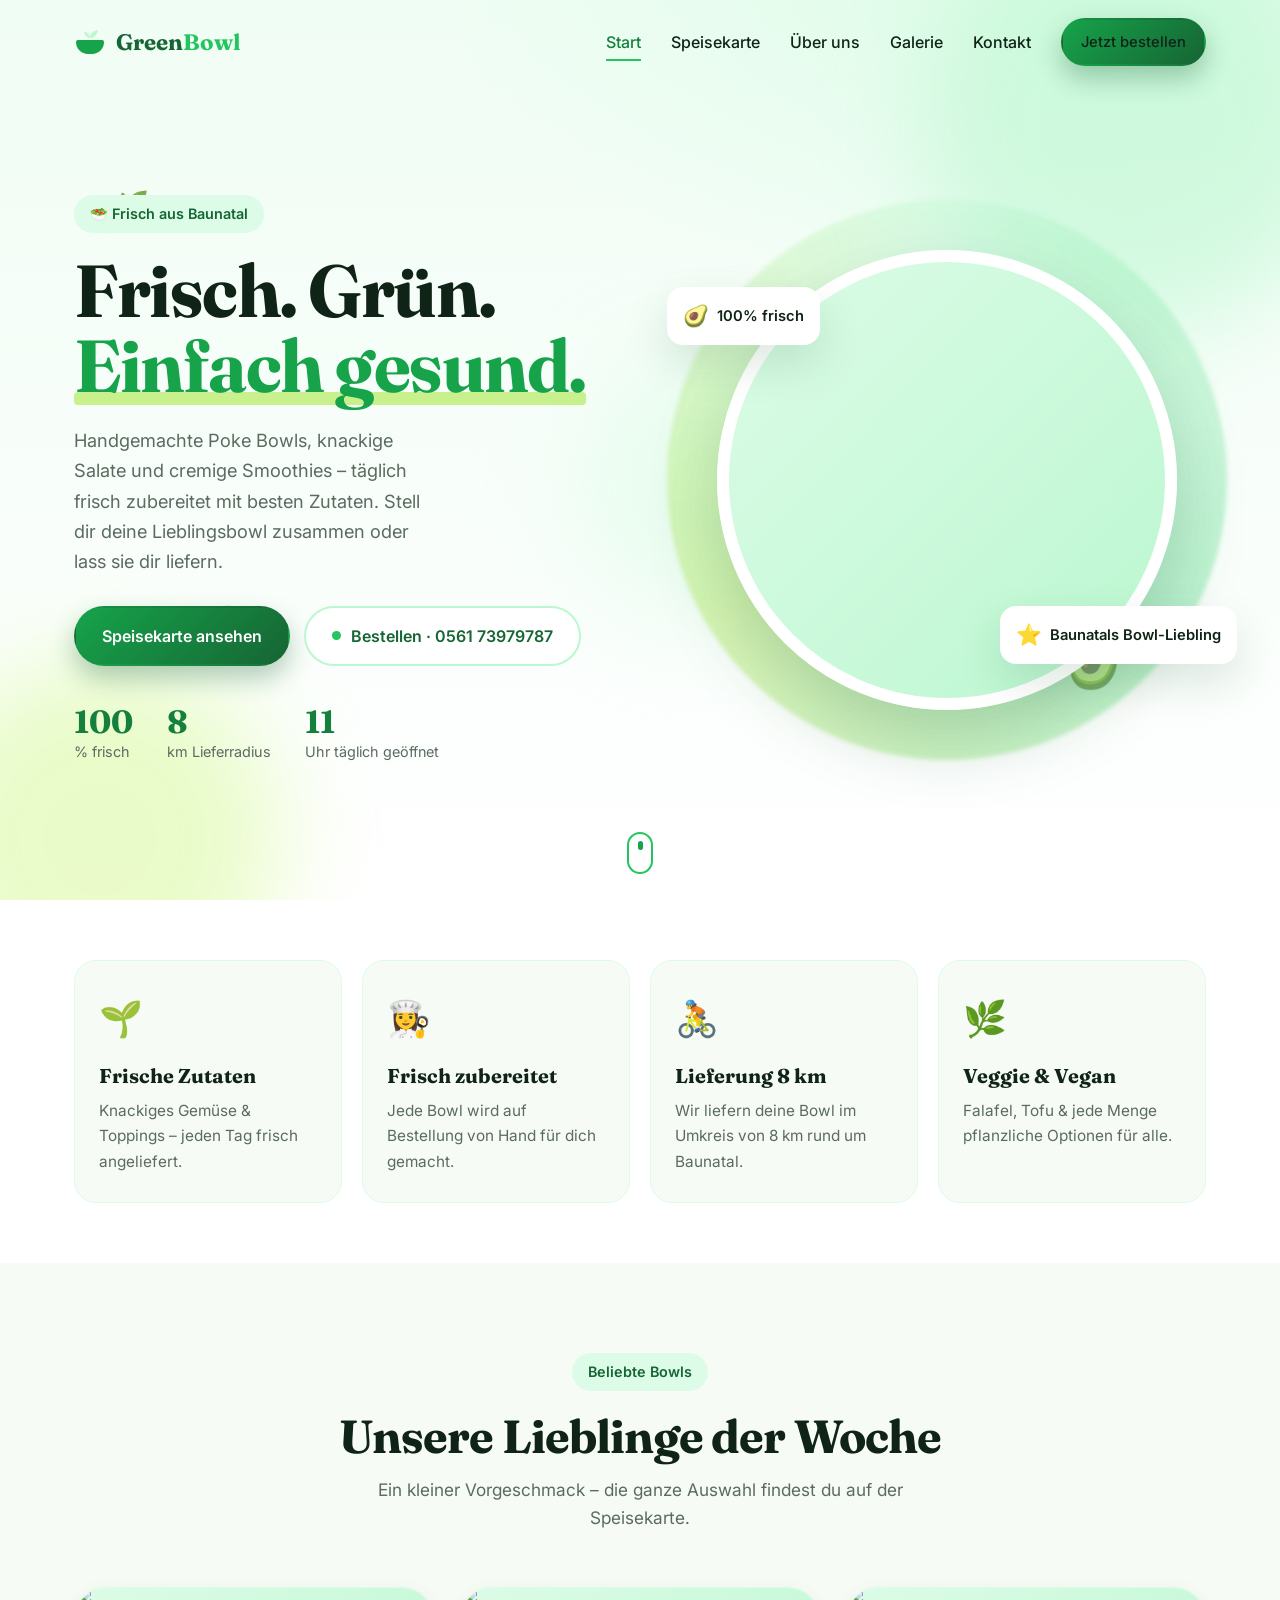
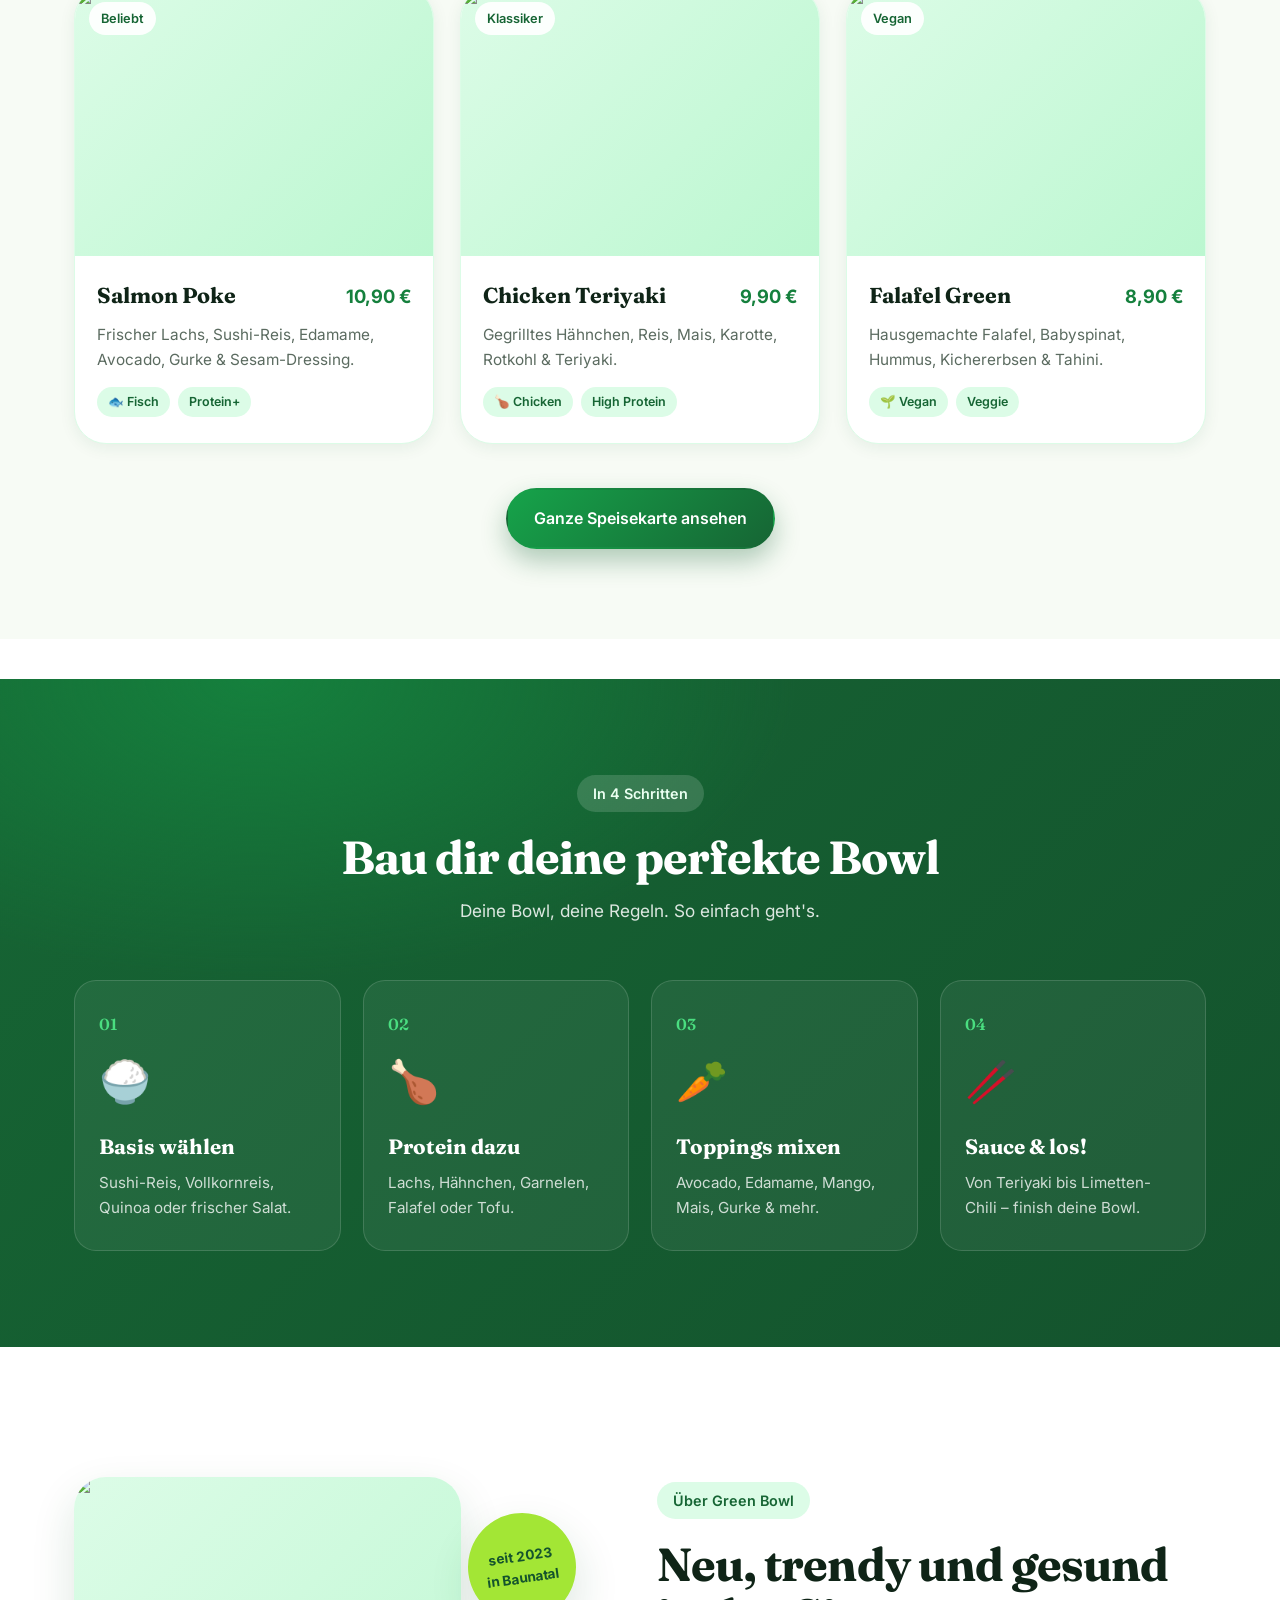
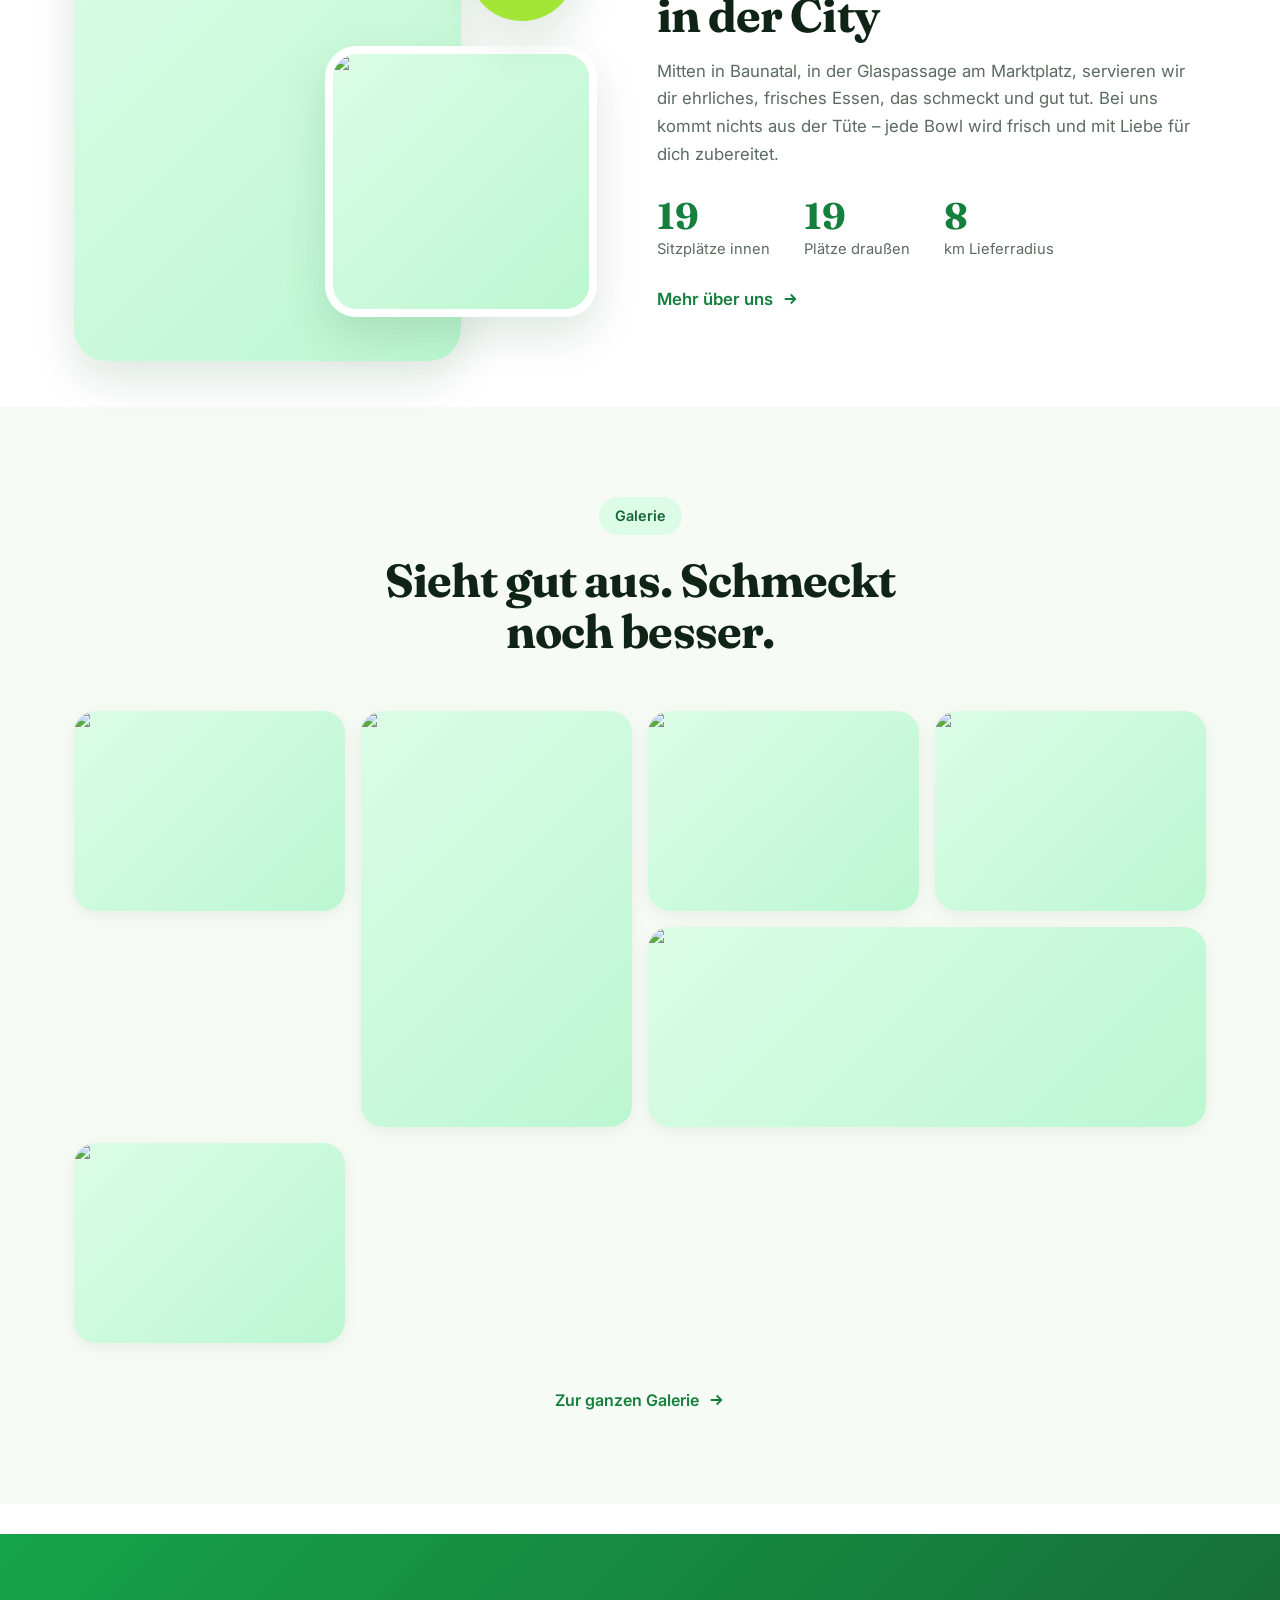
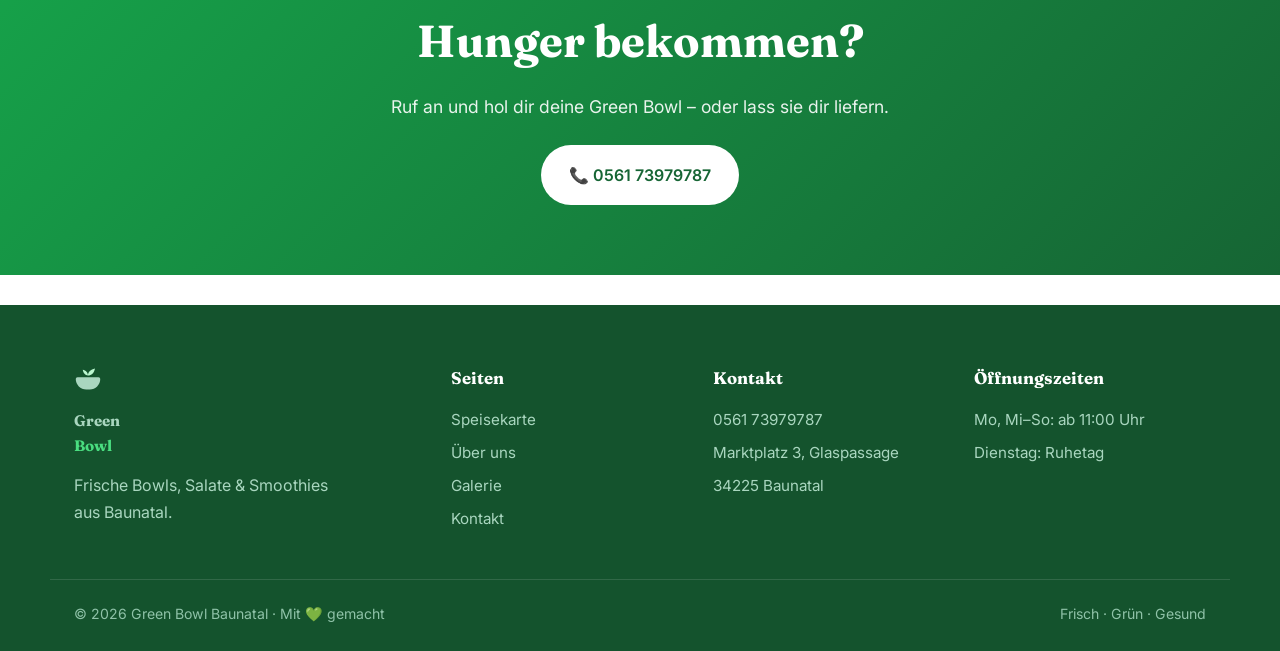
==== commit fea37709: "Convert website to multi-page site Split the single-page site into five linked pages with a shared h" ====
--- a/index.html
+++ b/index.html
@@ -5,22 +5,21 @@
   <meta name="viewport" content="width=device-width, initial-scale=1.0" />
   <title>Green Bowl Baunatal · Frische Poke Bowls, Salate & Smoothies</title>
   <meta name="description" content="Green Bowl in Baunatal – frische, gesunde Poke Bowls, knackige Salate und cremige Smoothies. Täglich frisch zubereitet. Marktplatz 3, Glaspassage. Lieferung im Umkreis von 8 km." />
+  <script>document.documentElement.classList.add("js");</script>
   <link rel="preconnect" href="https://fonts.googleapis.com" />
   <link rel="preconnect" href="https://fonts.gstatic.com" crossorigin />
   <link href="https://fonts.googleapis.com/css2?family=Fraunces:opsz,wght@9..144,400..700&family=Inter:wght@400;500;600;700&display=swap" rel="stylesheet" />
-  <script>document.documentElement.classList.add("js");</script>
   <link rel="stylesheet" href="assets/css/styles.css" />
   <link rel="icon" href="data:image/svg+xml,%3Csvg xmlns='http://www.w3.org/2000/svg' viewBox='0 0 100 100'%3E%3Ctext y='.9em' font-size='90'%3E%F0%9F%A5%97%3C/text%3E%3C/svg%3E" />
 </head>
 <body>
 
-  <!-- Progress bar -->
   <div class="scroll-progress" id="scrollProgress"></div>
 
   <!-- Navigation -->
   <header class="nav" id="nav">
     <div class="container nav__inner">
-      <a href="#top" class="brand" aria-label="Green Bowl Startseite">
+      <a href="index.html" class="brand" aria-label="Green Bowl Startseite">
         <span class="brand__mark" aria-hidden="true">
           <svg viewBox="0 0 32 32" width="32" height="32" fill="none">
             <path d="M4 14h24a2 2 0 0 1 2 2c0 6.6-5.4 12-12 12H14C7.4 28 2 22.6 2 16a2 2 0 0 1 2-2Z" fill="currentColor"/>
@@ -29,16 +28,14 @@
         </span>
         <span class="brand__name">Green<span>Bowl</span></span>
       </a>
-
       <nav class="nav__links" id="navLinks">
-        <a href="#bowls">Bowls</a>
-        <a href="#build">Zusammenstellen</a>
-        <a href="#about">Über uns</a>
-        <a href="#gallery">Galerie</a>
-        <a href="#contact">Kontakt</a>
+        <a href="index.html" class="is-active">Start</a>
+        <a href="speisekarte.html">Speisekarte</a>
+        <a href="ueber-uns.html">Über uns</a>
+        <a href="galerie.html">Galerie</a>
+        <a href="kontakt.html">Kontakt</a>
         <a href="tel:056173979787" class="btn btn--primary btn--sm nav__cta">Jetzt bestellen</a>
       </nav>
-
       <button class="nav__toggle" id="navToggle" aria-label="Menü öffnen" aria-expanded="false">
         <span></span><span></span><span></span>
       </button>
@@ -57,20 +54,17 @@
         <span class="leaf leaf--2">🥑</span>
         <span class="leaf leaf--3">🍃</span>
       </div>
-
       <div class="container hero__inner">
         <div class="hero__content">
           <span class="eyebrow reveal">🥗 Frisch aus Baunatal</span>
-          <h1 class="hero__title reveal">
-            Frisch. Grün.<br /><span class="hl">Einfach gesund.</span>
-          </h1>
+          <h1 class="hero__title reveal">Frisch. Grün.<br /><span class="hl">Einfach gesund.</span></h1>
           <p class="hero__text reveal">
             Handgemachte Poke Bowls, knackige Salate und cremige Smoothies –
             täglich frisch zubereitet mit besten Zutaten. Stell dir deine
             Lieblingsbowl zusammen oder lass sie dir liefern.
           </p>
           <div class="hero__actions reveal">
-            <a href="#bowls" class="btn btn--primary">Bowls entdecken</a>
+            <a href="speisekarte.html" class="btn btn--primary">Speisekarte ansehen</a>
             <a href="tel:056173979787" class="btn btn--ghost">
               <span class="btn__dot"></span> Bestellen · 0561 73979787
             </a>
@@ -81,154 +75,52 @@
             <div><strong data-count="11">0</strong><span>Uhr täglich geöffnet</span></div>
           </div>
         </div>
-
         <div class="hero__media reveal">
           <div class="hero__ring" aria-hidden="true"></div>
           <img class="hero__bowl" data-parallax="0.06"
                src="https://images.unsplash.com/photo-1546069901-ba9599a7e63c?auto=format&fit=crop&w=760&q=80"
                alt="Frische Green Bowl mit Gemüse, Avocado und Protein" />
-          <div class="hero__badge hero__badge--1" data-parallax="0.12">
-            <span>🥑</span> 100% frisch
-          </div>
-          <div class="hero__badge hero__badge--2" data-parallax="0.1">
-            <span>⭐</span> Baunatals Bowl-Liebling
-          </div>
-        </div>
-      </div>
-
-      <a href="#usps" class="hero__scroll" aria-label="Weiter scrollen">
-        <span></span>
-      </a>
+          <div class="hero__badge hero__badge--1" data-parallax="0.12"><span>🥑</span> 100% frisch</div>
+          <div class="hero__badge hero__badge--2" data-parallax="0.1"><span>⭐</span> Baunatals Bowl-Liebling</div>
+        </div>
+      </div>
+      <a href="#usps" class="hero__scroll" aria-label="Weiter scrollen"><span></span></a>
     </section>
 
     <!-- USP strip -->
     <section class="usps" id="usps">
       <div class="container usps__grid">
-        <article class="usp reveal">
-          <div class="usp__icon">🌱</div>
-          <h3>Frische Zutaten</h3>
-          <p>Knackiges Gemüse & Toppings – jeden Tag frisch angeliefert.</p>
-        </article>
-        <article class="usp reveal">
-          <div class="usp__icon">👩‍🍳</div>
-          <h3>Frisch zubereitet</h3>
-          <p>Jede Bowl wird auf Bestellung von Hand für dich gemacht.</p>
-        </article>
-        <article class="usp reveal">
-          <div class="usp__icon">🚴</div>
-          <h3>Lieferung 8 km</h3>
-          <p>Wir liefern deine Bowl im Umkreis von 8 km rund um Baunatal.</p>
-        </article>
-        <article class="usp reveal">
-          <div class="usp__icon">🌿</div>
-          <h3>Veggie & Vegan</h3>
-          <p>Falafel, Tofu & jede Menge pflanzliche Optionen für alle.</p>
-        </article>
-      </div>
-    </section>
-
-    <!-- Bowls / Menu -->
-    <section class="section" id="bowls">
+        <article class="usp reveal"><div class="usp__icon">🌱</div><h3>Frische Zutaten</h3><p>Knackiges Gemüse & Toppings – jeden Tag frisch angeliefert.</p></article>
+        <article class="usp reveal"><div class="usp__icon">👩‍🍳</div><h3>Frisch zubereitet</h3><p>Jede Bowl wird auf Bestellung von Hand für dich gemacht.</p></article>
+        <article class="usp reveal"><div class="usp__icon">🚴</div><h3>Lieferung 8 km</h3><p>Wir liefern deine Bowl im Umkreis von 8 km rund um Baunatal.</p></article>
+        <article class="usp reveal"><div class="usp__icon">🌿</div><h3>Veggie & Vegan</h3><p>Falafel, Tofu & jede Menge pflanzliche Optionen für alle.</p></article>
+      </div>
+    </section>
+
+    <!-- Featured bowls -->
+    <section class="section section--tint">
       <div class="container">
         <div class="section__head reveal">
-          <span class="eyebrow">Unsere Bowls</span>
-          <h2 class="section__title">Für jeden Geschmack die richtige Bowl</h2>
-          <p class="section__sub">
-            Wähle deine Basis aus Reis oder Salat und kombiniere sie mit
-            deinem Lieblingsprotein und frischen Toppings.
-          </p>
-        </div>
-
+          <span class="eyebrow">Beliebte Bowls</span>
+          <h2 class="section__title">Unsere Lieblinge der Woche</h2>
+          <p class="section__sub">Ein kleiner Vorgeschmack – die ganze Auswahl findest du auf der Speisekarte.</p>
+        </div>
         <div class="bowls__grid">
           <article class="card reveal">
-            <div class="card__media">
-              <img loading="lazy" src="https://images.unsplash.com/photo-1553621042-f6e147245754?auto=format&fit=crop&w=640&q=80" alt="Salmon Poke Bowl" />
-              <span class="card__tag">Beliebt</span>
-            </div>
-            <div class="card__body">
-              <div class="card__row">
-                <h3>Salmon Poke</h3>
-                <span class="price">10,90 €</span>
-              </div>
-              <p>Frischer Lachs, Sushi-Reis, Edamame, Avocado, Gurke & Sesam-Dressing.</p>
-              <div class="chips"><span>🐟 Fisch</span><span>Protein+</span></div>
-            </div>
+            <div class="card__media"><img loading="lazy" src="https://images.unsplash.com/photo-1553621042-f6e147245754?auto=format&fit=crop&w=640&q=80" alt="Salmon Poke Bowl" /><span class="card__tag">Beliebt</span></div>
+            <div class="card__body"><div class="card__row"><h3>Salmon Poke</h3><span class="price">10,90 €</span></div><p>Frischer Lachs, Sushi-Reis, Edamame, Avocado, Gurke & Sesam-Dressing.</p><div class="chips"><span>🐟 Fisch</span><span>Protein+</span></div></div>
           </article>
-
           <article class="card reveal">
-            <div class="card__media">
-              <img loading="lazy" src="https://images.unsplash.com/photo-1512621776951-a57141f2eefd?auto=format&fit=crop&w=640&q=80" alt="Chicken Bowl" />
-              <span class="card__tag">Klassiker</span>
-            </div>
-            <div class="card__body">
-              <div class="card__row">
-                <h3>Chicken Teriyaki</h3>
-                <span class="price">9,90 €</span>
-              </div>
-              <p>Gegrilltes Hähnchen, Reis, Mais, Karotte, Rotkohl & Teriyaki.</p>
-              <div class="chips"><span>🍗 Chicken</span><span>High Protein</span></div>
-            </div>
+            <div class="card__media"><img loading="lazy" src="https://images.unsplash.com/photo-1512621776951-a57141f2eefd?auto=format&fit=crop&w=640&q=80" alt="Chicken Bowl" /><span class="card__tag">Klassiker</span></div>
+            <div class="card__body"><div class="card__row"><h3>Chicken Teriyaki</h3><span class="price">9,90 €</span></div><p>Gegrilltes Hähnchen, Reis, Mais, Karotte, Rotkohl & Teriyaki.</p><div class="chips"><span>🍗 Chicken</span><span>High Protein</span></div></div>
           </article>
-
           <article class="card reveal">
-            <div class="card__media">
-              <img loading="lazy" src="https://images.unsplash.com/photo-1512852939750-1305098529bf?auto=format&fit=crop&w=640&q=80" alt="Falafel Bowl" />
-              <span class="card__tag">Vegan</span>
-            </div>
-            <div class="card__body">
-              <div class="card__row">
-                <h3>Falafel Green</h3>
-                <span class="price">8,90 €</span>
-              </div>
-              <p>Hausgemachte Falafel, Babyspinat, Hummus, Kichererbsen & Tahini.</p>
-              <div class="chips"><span>🌱 Vegan</span><span>Veggie</span></div>
-            </div>
+            <div class="card__media"><img loading="lazy" src="https://images.unsplash.com/photo-1512852939750-1305098529bf?auto=format&fit=crop&w=640&q=80" alt="Falafel Bowl" /><span class="card__tag">Vegan</span></div>
+            <div class="card__body"><div class="card__row"><h3>Falafel Green</h3><span class="price">8,90 €</span></div><p>Hausgemachte Falafel, Babyspinat, Hummus, Kichererbsen & Tahini.</p><div class="chips"><span>🌱 Vegan</span><span>Veggie</span></div></div>
           </article>
-
-          <article class="card reveal">
-            <div class="card__media">
-              <img loading="lazy" src="https://images.unsplash.com/photo-1467003909585-2f8a72700288?auto=format&fit=crop&w=640&q=80" alt="Shrimp Bowl" />
-              <span class="card__tag">Frisch</span>
-            </div>
-            <div class="card__body">
-              <div class="card__row">
-                <h3>Shrimp Mango</h3>
-                <span class="price">11,50 €</span>
-              </div>
-              <p>Garnelen, Mango, Avocado, Reis, Frühlingszwiebeln & Limetten-Chili.</p>
-              <div class="chips"><span>🦐 Shrimp</span><span>Sweet &amp; Spicy</span></div>
-            </div>
-          </article>
-
-          <article class="card reveal">
-            <div class="card__media">
-              <img loading="lazy" src="https://images.unsplash.com/photo-1490645935967-10de6ba17061?auto=format&fit=crop&w=640&q=80" alt="Veggie Bowl" />
-              <span class="card__tag">Leicht</span>
-            </div>
-            <div class="card__body">
-              <div class="card__row">
-                <h3>Garden Veggie</h3>
-                <span class="price">8,50 €</span>
-              </div>
-              <p>Avocado, Cherrytomaten, Gurke, Rucola, Quinoa & Kräuter-Joghurt.</p>
-              <div class="chips"><span>🥑 Veggie</span><span>&lt; 500 kcal</span></div>
-            </div>
-          </article>
-
-          <article class="card reveal">
-            <div class="card__media">
-              <img loading="lazy" src="https://images.unsplash.com/photo-1610970881699-44a5587cabec?auto=format&fit=crop&w=640&q=80" alt="Green Smoothie" />
-              <span class="card__tag">Smoothie</span>
-            </div>
-            <div class="card__body">
-              <div class="card__row">
-                <h3>Green Power</h3>
-                <span class="price">5,90 €</span>
-              </div>
-              <p>Spinat, Apfel, Banane, Ingwer & Limette – dein grüner Frische-Kick.</p>
-              <div class="chips"><span>🥤 Smoothie</span><span>Vitamin-Boost</span></div>
-            </div>
-          </article>
+        </div>
+        <div class="section__cta reveal">
+          <a href="speisekarte.html" class="btn btn--primary">Ganze Speisekarte ansehen</a>
         </div>
       </div>
     </section>
@@ -239,78 +131,41 @@
         <div class="section__head section__head--light reveal">
           <span class="eyebrow eyebrow--light">In 4 Schritten</span>
           <h2 class="section__title">Bau dir deine perfekte Bowl</h2>
-          <p class="section__sub section__sub--light">
-            Deine Bowl, deine Regeln. So einfach geht's.
-          </p>
-        </div>
-
+          <p class="section__sub section__sub--light">Deine Bowl, deine Regeln. So einfach geht's.</p>
+        </div>
         <div class="steps">
-          <article class="step reveal">
-            <span class="step__num">01</span>
-            <div class="step__emoji">🍚</div>
-            <h3>Basis wählen</h3>
-            <p>Sushi-Reis, Vollkornreis, Quinoa oder frischer Salat.</p>
-          </article>
-          <article class="step reveal">
-            <span class="step__num">02</span>
-            <div class="step__emoji">🍗</div>
-            <h3>Protein dazu</h3>
-            <p>Lachs, Hähnchen, Garnelen, Falafel oder Tofu.</p>
-          </article>
-          <article class="step reveal">
-            <span class="step__num">03</span>
-            <div class="step__emoji">🥕</div>
-            <h3>Toppings mixen</h3>
-            <p>Avocado, Edamame, Mango, Mais, Gurke & mehr.</p>
-          </article>
-          <article class="step reveal">
-            <span class="step__num">04</span>
-            <div class="step__emoji">🥢</div>
-            <h3>Sauce & los!</h3>
-            <p>Von Teriyaki bis Limetten-Chili – finish deine Bowl.</p>
-          </article>
-        </div>
-      </div>
-    </section>
-
-    <!-- About -->
-    <section class="section about" id="about">
+          <article class="step reveal"><span class="step__num">01</span><div class="step__emoji">🍚</div><h3>Basis wählen</h3><p>Sushi-Reis, Vollkornreis, Quinoa oder frischer Salat.</p></article>
+          <article class="step reveal"><span class="step__num">02</span><div class="step__emoji">🍗</div><h3>Protein dazu</h3><p>Lachs, Hähnchen, Garnelen, Falafel oder Tofu.</p></article>
+          <article class="step reveal"><span class="step__num">03</span><div class="step__emoji">🥕</div><h3>Toppings mixen</h3><p>Avocado, Edamame, Mango, Mais, Gurke & mehr.</p></article>
+          <article class="step reveal"><span class="step__num">04</span><div class="step__emoji">🥢</div><h3>Sauce & los!</h3><p>Von Teriyaki bis Limetten-Chili – finish deine Bowl.</p></article>
+        </div>
+      </div>
+    </section>
+
+    <!-- About teaser -->
+    <section class="section about">
       <div class="container about__grid">
         <div class="about__media reveal">
-          <img loading="lazy" class="about__img about__img--1"
-               src="https://images.unsplash.com/photo-1540189549336-e6e99c3679fe?auto=format&fit=crop&w=560&q=80"
-               alt="Frischer Salat" />
-          <img loading="lazy" class="about__img about__img--2"
-               src="https://images.unsplash.com/photo-1505576399279-565b52d4ac71?auto=format&fit=crop&w=420&q=80"
-               alt="Zutaten Zubereitung" />
+          <img loading="lazy" class="about__img about__img--1" src="https://images.unsplash.com/photo-1540189549336-e6e99c3679fe?auto=format&fit=crop&w=560&q=80" alt="Frischer Salat" />
+          <img loading="lazy" class="about__img about__img--2" src="https://images.unsplash.com/photo-1505576399279-565b52d4ac71?auto=format&fit=crop&w=420&q=80" alt="Zutaten Zubereitung" />
           <div class="about__sticker">seit 2023 in Baunatal</div>
         </div>
-
         <div class="about__content reveal">
           <span class="eyebrow">Über Green Bowl</span>
           <h2 class="section__title">Neu, trendy und gesund in der City</h2>
-          <p>
-            Mitten in Baunatal, in der Glaspassage am Marktplatz, servieren wir
-            dir das, worauf du wirklich Lust hast: ehrliches, frisches Essen,
-            das schmeckt und gut tut. Bei uns kommt nichts aus der Tüte – jede
-            Bowl wird frisch und mit Liebe für dich zubereitet.
-          </p>
-          <p>
-            Ob schnelle Mittagspause, gesunder Snack oder Smoothie zum Mitnehmen –
-            bei uns findest du immer die passende Bowl. Setz dich rein oder lass
-            dir alles bequem nach Hause liefern.
-          </p>
+          <p>Mitten in Baunatal, in der Glaspassage am Marktplatz, servieren wir dir ehrliches, frisches Essen, das schmeckt und gut tut. Bei uns kommt nichts aus der Tüte – jede Bowl wird frisch und mit Liebe für dich zubereitet.</p>
           <div class="about__stats">
             <div><strong data-count="20">0</strong><span>Sitzplätze innen</span></div>
             <div><strong data-count="20">0</strong><span>Plätze draußen</span></div>
             <div><strong data-count="8">0</strong><span>km Lieferradius</span></div>
           </div>
-        </div>
-      </div>
-    </section>
-
-    <!-- Gallery -->
-    <section class="section gallery" id="gallery">
+          <p style="margin-top:24px"><a href="ueber-uns.html" class="linkarrow">Mehr über uns <svg width="18" height="18" viewBox="0 0 24 24" fill="none" stroke="currentColor" stroke-width="2.4"><path d="M5 12h14M13 6l6 6-6 6"/></svg></a></p>
+        </div>
+      </div>
+    </section>
+
+    <!-- Gallery teaser -->
+    <section class="section section--tint gallery">
       <div class="container">
         <div class="section__head reveal">
           <span class="eyebrow">Galerie</span>
@@ -324,6 +179,7 @@
           <figure class="gallery__item gallery__item--wide reveal"><img loading="lazy" src="https://images.unsplash.com/photo-1512852939750-1305098529bf?auto=format&fit=crop&w=760&q=80" alt="Buddha Bowl" /></figure>
           <figure class="gallery__item reveal"><img loading="lazy" src="https://images.unsplash.com/photo-1553621042-f6e147245754?auto=format&fit=crop&w=500&q=80" alt="Poke Bowl" /></figure>
         </div>
+        <div class="section__cta reveal"><a href="galerie.html" class="linkarrow">Zur ganzen Galerie <svg width="18" height="18" viewBox="0 0 24 24" fill="none" stroke="currentColor" stroke-width="2.4"><path d="M5 12h14M13 6l6 6-6 6"/></svg></a></div>
       </div>
     </section>
 
@@ -335,83 +191,21 @@
         <a href="tel:056173979787" class="btn btn--white">📞 0561 73979787</a>
       </div>
     </section>
-
-    <!-- Contact / Location -->
-    <section class="section contact" id="contact">
-      <div class="container contact__grid">
-        <div class="contact__info reveal">
-          <span class="eyebrow">Besuch uns</span>
-          <h2 class="section__title">Kontakt & Öffnungszeiten</h2>
-
-          <ul class="contact__list">
-            <li>
-              <span class="contact__ic">📍</span>
-              <div><strong>Adresse</strong><br />Marktplatz 3 · Glaspassage<br />34225 Baunatal</div>
-            </li>
-            <li>
-              <span class="contact__ic">📞</span>
-              <div><strong>Telefon</strong><br /><a href="tel:056173979787">0561 73979787</a></div>
-            </li>
-            <li>
-              <span class="contact__ic">🕚</span>
-              <div>
-                <strong>Öffnungszeiten</strong>
-                <table class="hours">
-                  <tr><td>Mo, Mi – So</td><td>ab 11:00 Uhr</td></tr>
-                  <tr class="hours__off"><td>Dienstag</td><td>Ruhetag</td></tr>
-                </table>
-              </div>
-            </li>
-          </ul>
-
-          <div class="contact__actions">
-            <a href="tel:056173979787" class="btn btn--primary">Jetzt bestellen</a>
-            <a href="https://www.google.com/maps/search/?api=1&query=Green+Bowl+Marktplatz+3+34225+Baunatal" target="_blank" rel="noopener" class="btn btn--ghost">Route planen</a>
-          </div>
-        </div>
-
-        <div class="contact__map reveal">
-          <iframe
-            title="Standort Green Bowl Baunatal"
-            src="https://www.openstreetmap.org/export/embed.html?bbox=9.40%2C51.24%2C9.44%2C51.27&layer=mapnik&marker=51.2537%2C9.4192"
-            loading="lazy" referrerpolicy="no-referrer-when-downgrade"></iframe>
-        </div>
-      </div>
-    </section>
   </main>
 
   <!-- Footer -->
   <footer class="footer">
     <div class="container footer__grid">
       <div>
-        <a href="#top" class="brand brand--light">
-          <span class="brand__mark" aria-hidden="true">
-            <svg viewBox="0 0 32 32" width="28" height="28" fill="none">
-              <path d="M4 14h24a2 2 0 0 1 2 2c0 6.6-5.4 12-12 12H14C7.4 28 2 22.6 2 16a2 2 0 0 1 2-2Z" fill="currentColor"/>
-              <path d="M16 12c0-4 3-7 8-8-1 5-4 8-8 8Zm0 0c0-3.3-2.5-6-6-6.5C10.5 9 13 12 16 12Z" fill="#bbf7d0"/>
-            </svg>
-          </span>
+        <a href="index.html" class="brand brand--light">
+          <span class="brand__mark" aria-hidden="true"><svg viewBox="0 0 32 32" width="28" height="28" fill="none"><path d="M4 14h24a2 2 0 0 1 2 2c0 6.6-5.4 12-12 12H14C7.4 28 2 22.6 2 16a2 2 0 0 1 2-2Z" fill="currentColor"/><path d="M16 12c0-4 3-7 8-8-1 5-4 8-8 8Zm0 0c0-3.3-2.5-6-6-6.5C10.5 9 13 12 16 12Z" fill="#bbf7d0"/></svg></span>
           <span class="brand__name">Green<span>Bowl</span></span>
         </a>
         <p class="footer__tag">Frische Bowls, Salate & Smoothies aus Baunatal.</p>
       </div>
-      <div>
-        <h4>Menü</h4>
-        <a href="#bowls">Bowls</a>
-        <a href="#build">Zusammenstellen</a>
-        <a href="#gallery">Galerie</a>
-      </div>
-      <div>
-        <h4>Kontakt</h4>
-        <a href="tel:056173979787">0561 73979787</a>
-        <span>Marktplatz 3, Glaspassage</span>
-        <span>34225 Baunatal</span>
-      </div>
-      <div>
-        <h4>Öffnungszeiten</h4>
-        <span>Mo, Mi–So: ab 11:00 Uhr</span>
-        <span>Dienstag: Ruhetag</span>
-      </div>
+      <div><h4>Seiten</h4><a href="speisekarte.html">Speisekarte</a><a href="ueber-uns.html">Über uns</a><a href="galerie.html">Galerie</a><a href="kontakt.html">Kontakt</a></div>
+      <div><h4>Kontakt</h4><a href="tel:056173979787">0561 73979787</a><span>Marktplatz 3, Glaspassage</span><span>34225 Baunatal</span></div>
+      <div><h4>Öffnungszeiten</h4><span>Mo, Mi–So: ab 11:00 Uhr</span><span>Dienstag: Ruhetag</span></div>
     </div>
     <div class="container footer__bottom">
       <span>© <span id="year"></span> Green Bowl Baunatal · Mit 💚 gemacht</span>
--- a/assets/css/styles.css
+++ b/assets/css/styles.css
@@ -336,6 +336,68 @@
 .footer__grid a:hover { color: var(--green-400); }
 .footer__tag { margin-top: 14px; color: #a9d6bf; max-width: 28ch; }
 .footer__bottom { display: flex; justify-content: space-between; flex-wrap: wrap; gap: 8px; border-top: 1px solid rgba(255,255,255,.12); margin-top: 40px; padding-top: 22px; font-size: .88rem; color: #8fc2a8; }
+
+/* ---------- Active nav link ---------- */
+.nav__links a.is-active { color: var(--green-700); }
+.nav__links a.is-active:not(.btn)::after { width: 100%; }
+
+/* ---------- Page header (inner pages) ---------- */
+.pagehead {
+  position: relative;
+  padding: 150px 0 70px;
+  text-align: center;
+  overflow: hidden;
+  background:
+    radial-gradient(800px 380px at 80% -20%, var(--green-100), transparent 60%),
+    linear-gradient(180deg, var(--green-50), var(--white));
+}
+.pagehead__bg { position: absolute; inset: 0; pointer-events: none; }
+.pagehead .blob { opacity: .4; }
+.pagehead__inner { position: relative; z-index: 2; max-width: 640px; margin-inline: auto; }
+.pagehead h1 {
+  font-family: var(--font-head); font-weight: 700;
+  font-size: clamp(2.2rem, 5vw, 3.6rem); line-height: 1.05; letter-spacing: -.02em;
+  margin: 16px 0 14px;
+}
+.pagehead h1 .hl { color: var(--green-600); }
+.pagehead p { color: var(--muted); font-size: 1.12rem; max-width: 48ch; margin-inline: auto; }
+.crumbs { font-size: .9rem; color: var(--muted); }
+.crumbs a:hover { color: var(--green-700); }
+.crumbs span { color: var(--green-600); font-weight: 600; }
+
+/* ---------- Menu category label ---------- */
+.menucat {
+  display: flex; align-items: center; gap: 14px;
+  font-family: var(--font-head); font-size: 1.5rem; color: var(--green-800);
+  margin: 8px 0 26px;
+}
+.menucat::after { content: ""; flex: 1; height: 2px; background: var(--green-100); border-radius: 2px; }
+.menucat span { font-size: 1.7rem; }
+.stack + .stack { margin-top: 64px; }
+
+/* ---------- Home teaser links ---------- */
+.section__cta { text-align: center; margin-top: 44px; }
+.linkarrow { display: inline-flex; align-items: center; gap: 8px; font-weight: 600; color: var(--green-700); }
+.linkarrow svg { transition: transform .3s var(--ease); }
+.linkarrow:hover svg { transform: translateX(5px); }
+.section--tint { background: var(--cream); }
+
+/* ---------- Contact form ---------- */
+.form { display: grid; gap: 16px; background: #fff; border: 1px solid var(--green-100); border-radius: var(--radius-lg); padding: 30px; box-shadow: var(--shadow-sm); }
+.form__row { display: grid; grid-template-columns: 1fr 1fr; gap: 16px; }
+.field { display: grid; gap: 7px; }
+.field label { font-weight: 600; font-size: .92rem; color: var(--green-900); }
+.field input, .field textarea, .field select {
+  font: inherit; color: var(--ink);
+  padding: 13px 15px; border: 1.5px solid var(--green-100); border-radius: 14px;
+  background: var(--green-50); transition: border-color .25s, box-shadow .25s, background .25s;
+}
+.field input:focus, .field textarea:focus, .field select:focus {
+  outline: none; border-color: var(--green-500); background: #fff;
+  box-shadow: 0 0 0 4px rgba(34,197,94,.15);
+}
+.field textarea { resize: vertical; min-height: 130px; }
+.form__note { font-size: .85rem; color: var(--muted); }
 
 /* ---------- Reveal animation ---------- */
 /* Only hide when JS is active (html.js); without JS everything stays visible. */
@@ -372,6 +434,7 @@
   .footer__grid { grid-template-columns: 1fr; }
   .hero__badge--1 { left: 0; }
   .hero__badge--2 { right: 0; }
+  .form__row { grid-template-columns: 1fr; }
 }
 
 @media (prefers-reduced-motion: reduce) {
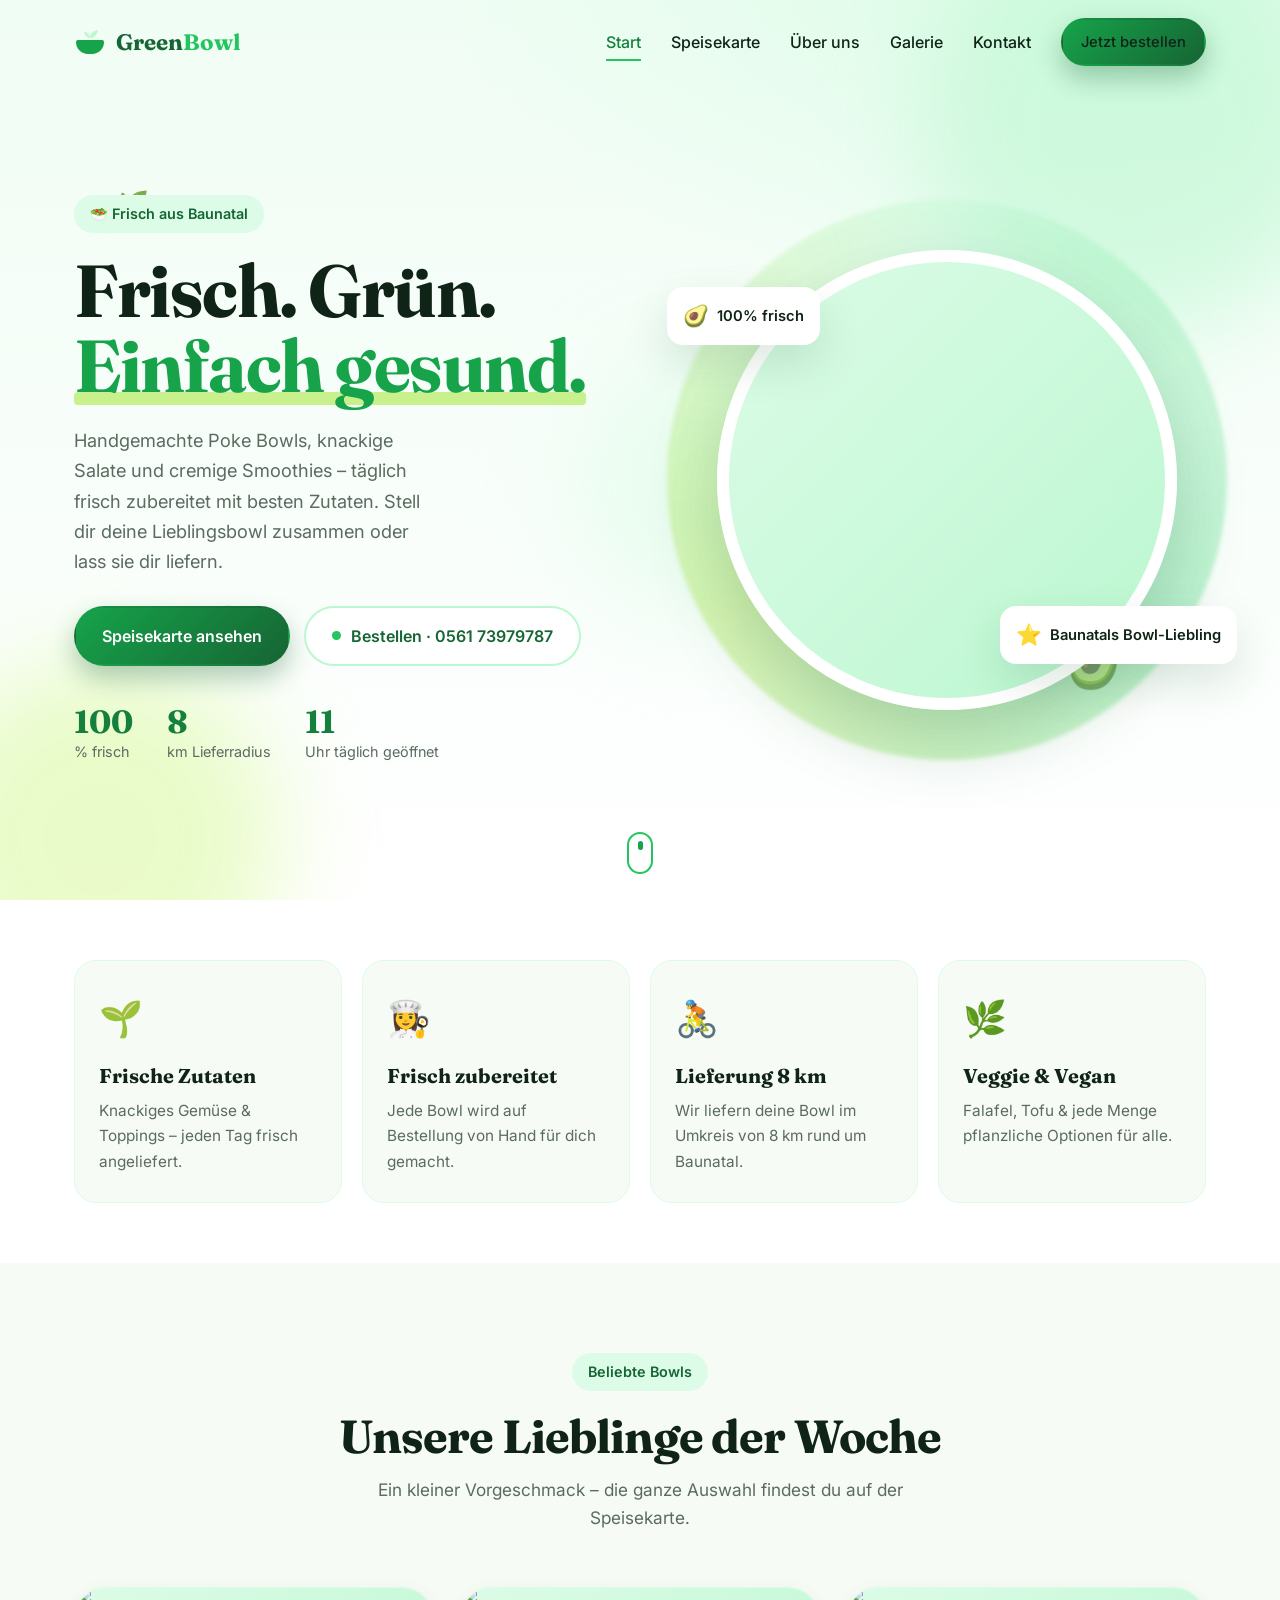
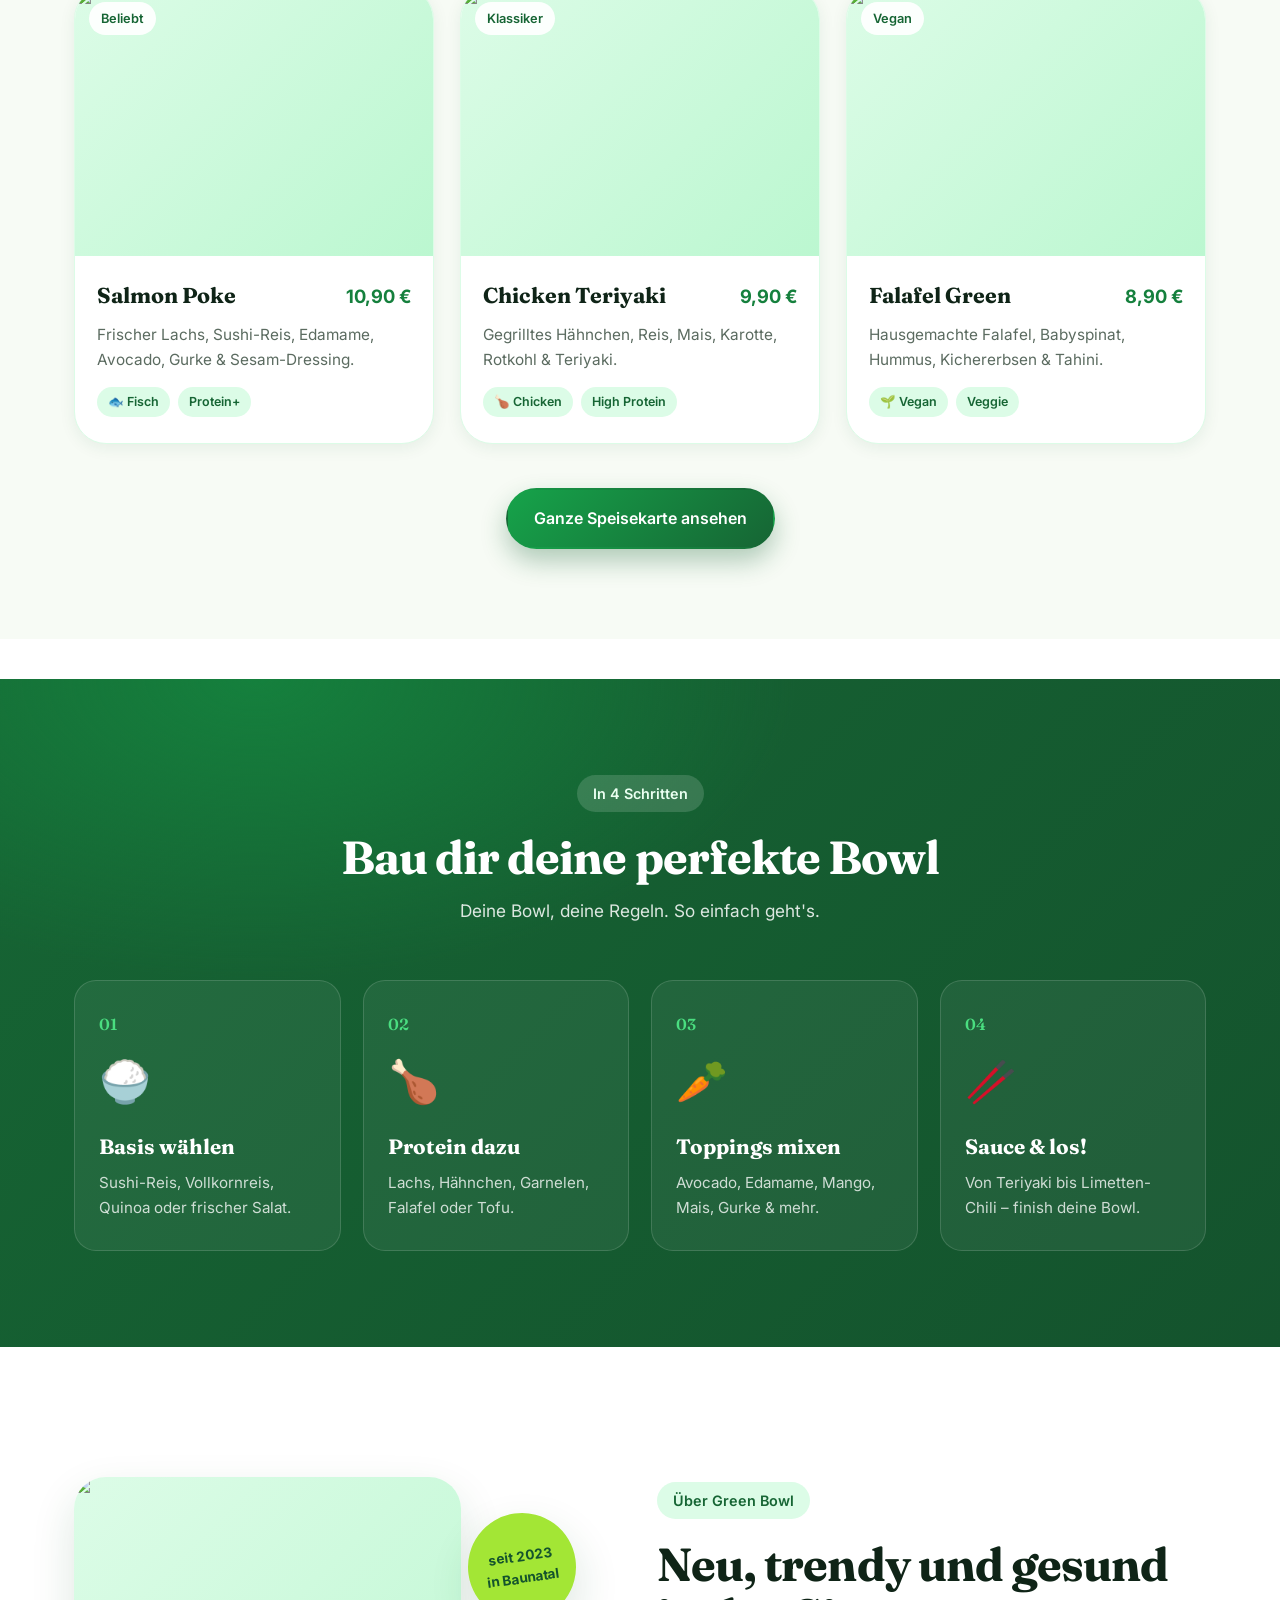
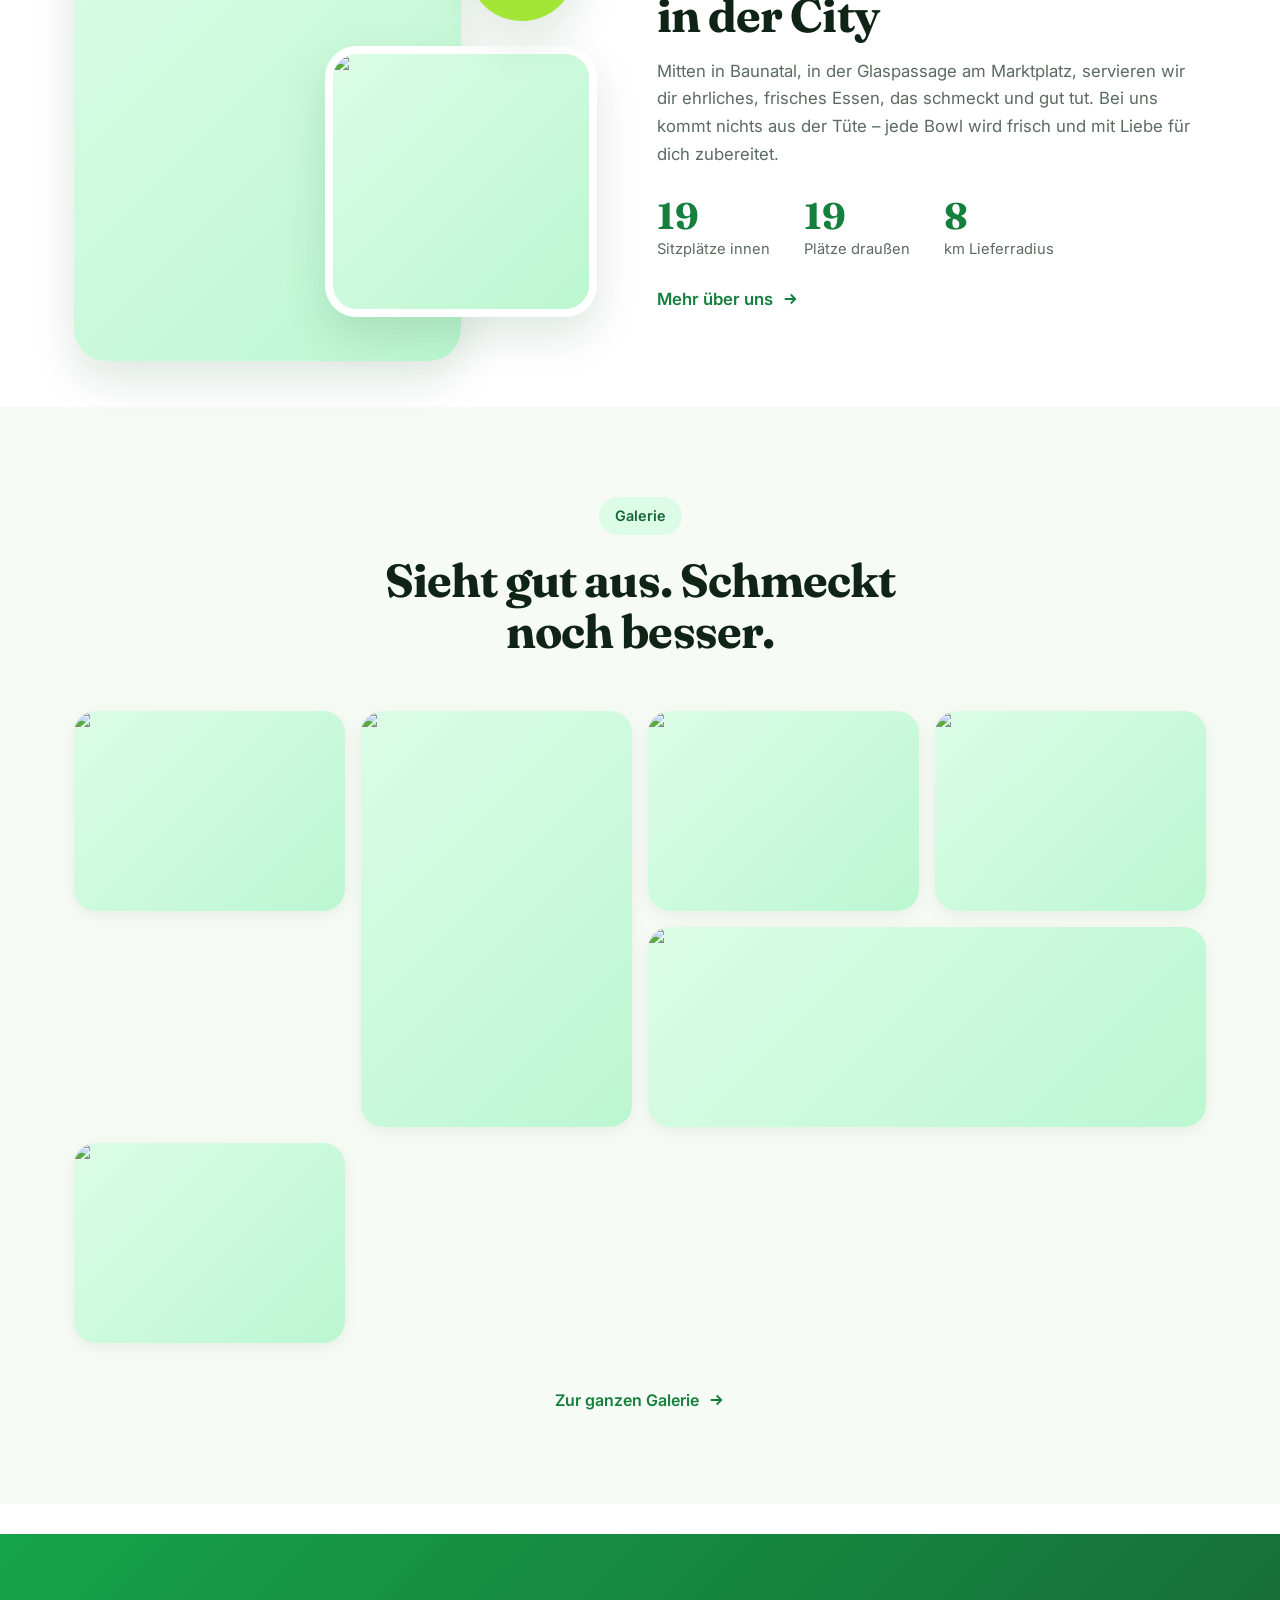
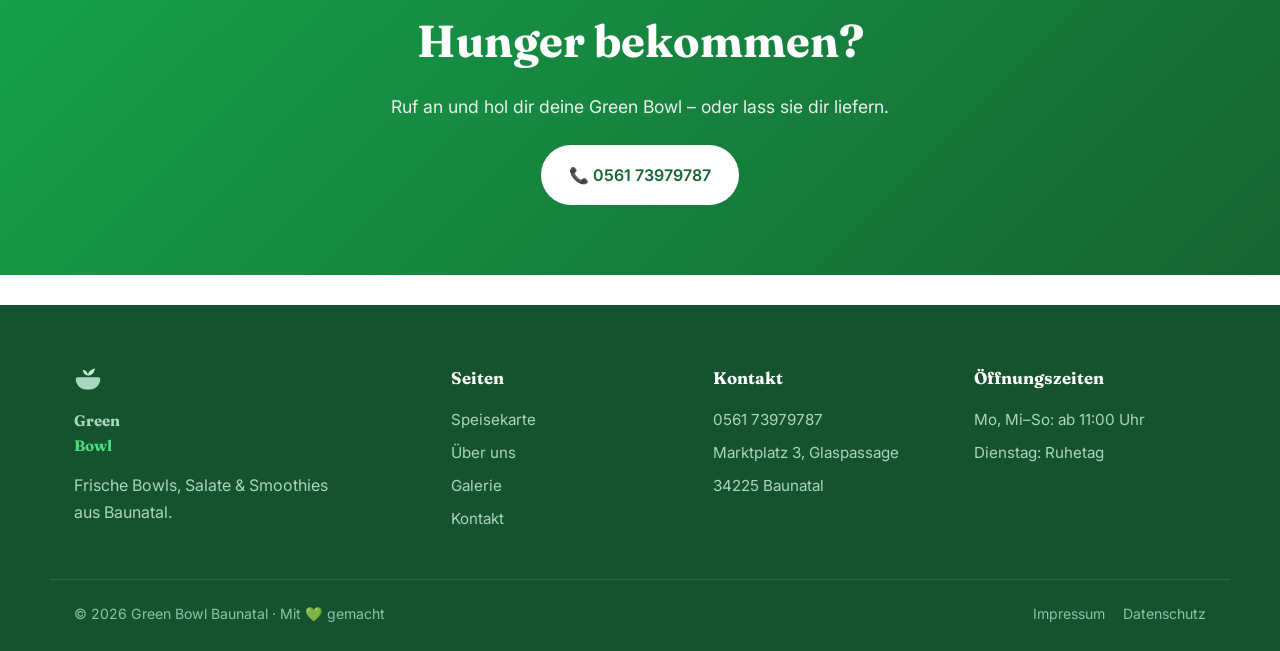
==== commit ac990c1e: "Add Impressum and Datenschutz pages Add legally required pages for a German business site: - impress" ====
--- a/index.html
+++ b/index.html
@@ -209,7 +209,7 @@
     </div>
     <div class="container footer__bottom">
       <span>© <span id="year"></span> Green Bowl Baunatal · Mit 💚 gemacht</span>
-      <span>Frisch · Grün · Gesund</span>
+      <span class="footer__legal"><a href="impressum.html">Impressum</a><a href="datenschutz.html">Datenschutz</a></span>
     </div>
   </footer>
 
--- a/assets/css/styles.css
+++ b/assets/css/styles.css
@@ -398,6 +398,23 @@
 }
 .field textarea { resize: vertical; min-height: 130px; }
 .form__note { font-size: .85rem; color: var(--muted); }
+
+/* ---------- Legal / prose ---------- */
+.prose { max-width: 760px; margin-inline: auto; }
+.prose h2 { font-family: var(--font-head); font-size: 1.5rem; color: var(--green-800); margin: 38px 0 12px; }
+.prose h3 { font-family: var(--font-head); font-size: 1.15rem; color: var(--green-900); margin: 22px 0 8px; }
+.prose p, .prose li { color: var(--muted); margin-bottom: 12px; }
+.prose ul { padding-left: 22px; margin-bottom: 12px; }
+.prose a { color: var(--green-700); font-weight: 500; text-decoration: underline; }
+.prose strong { color: var(--ink); }
+.prose .note {
+  background: var(--green-50); border: 1px solid var(--green-100);
+  border-left: 4px solid var(--green-500); border-radius: 12px;
+  padding: 16px 18px; margin: 22px 0; color: var(--green-900); font-size: .95rem;
+}
+.footer__legal a { color: #8fc2a8; }
+.footer__legal a:hover { color: var(--green-400); }
+.footer__legal a + a { margin-left: 18px; }
 
 /* ---------- Reveal animation ---------- */
 /* Only hide when JS is active (html.js); without JS everything stays visible. */
